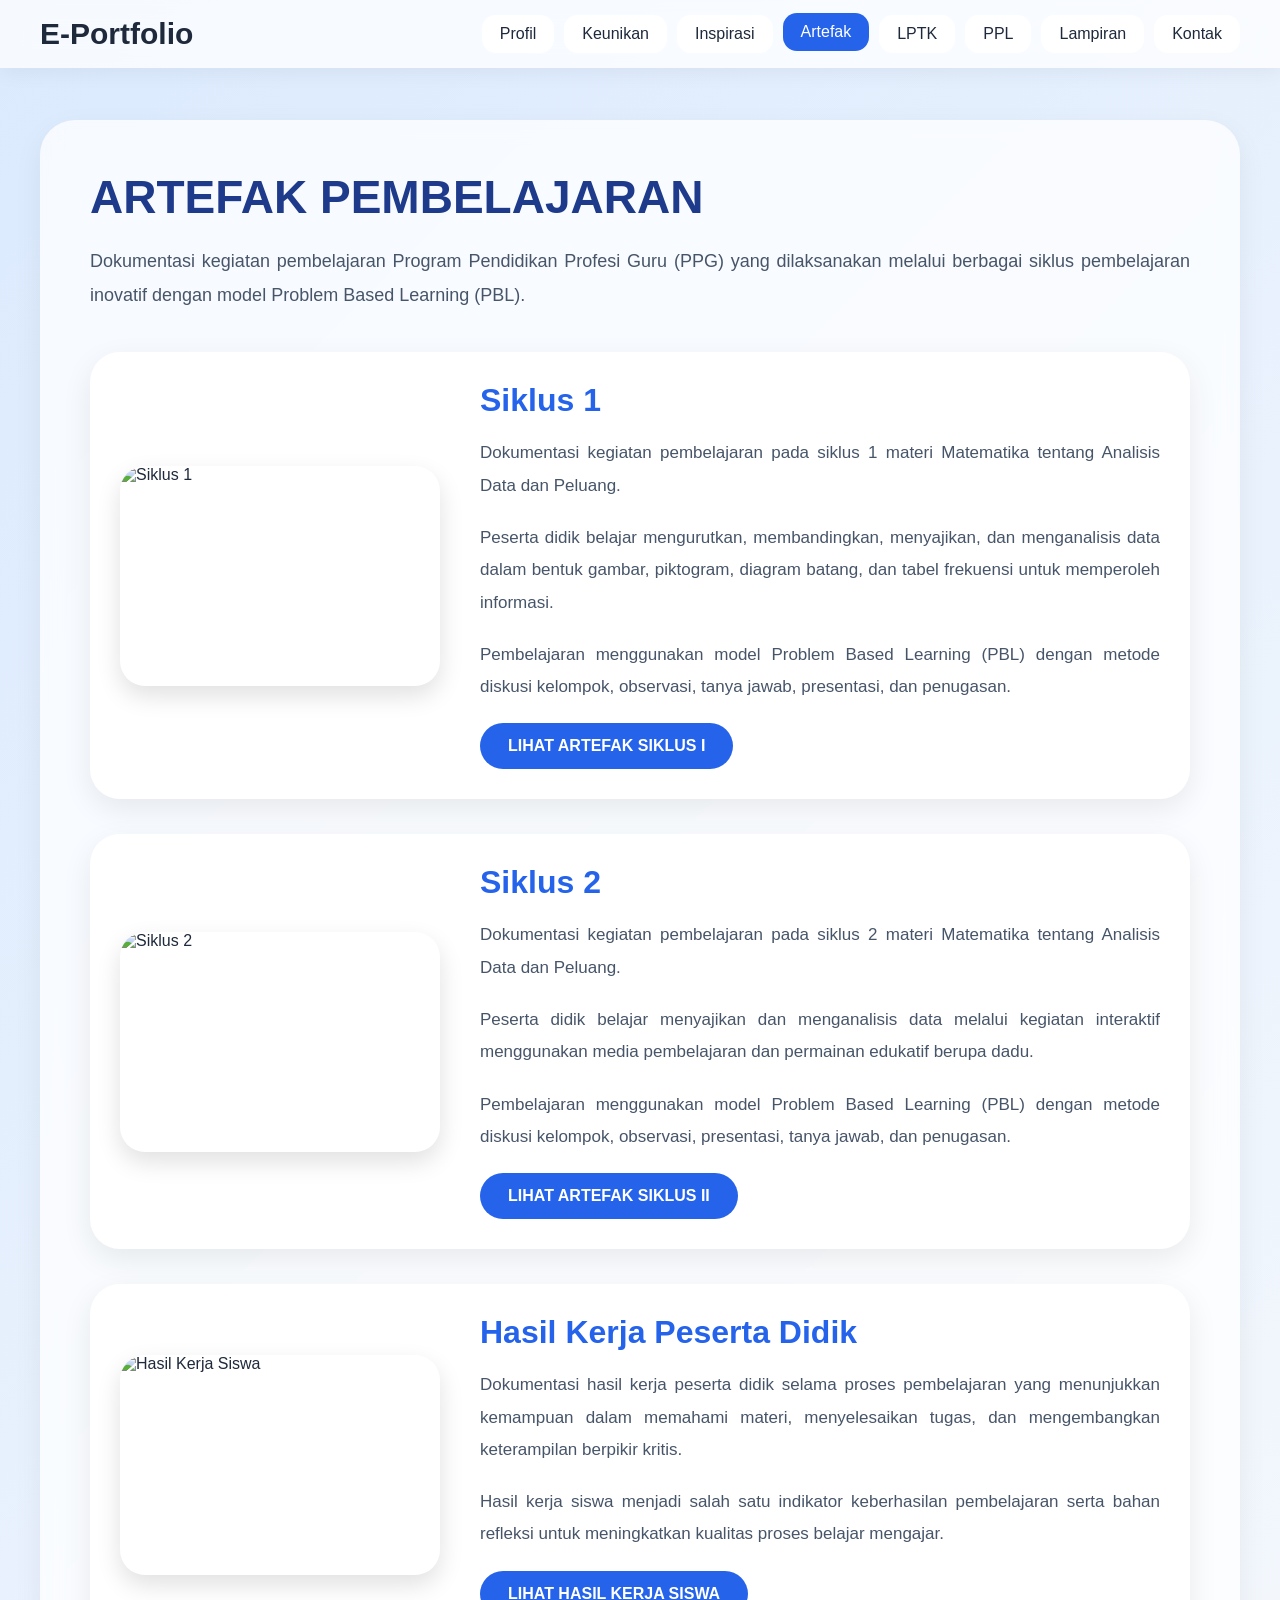
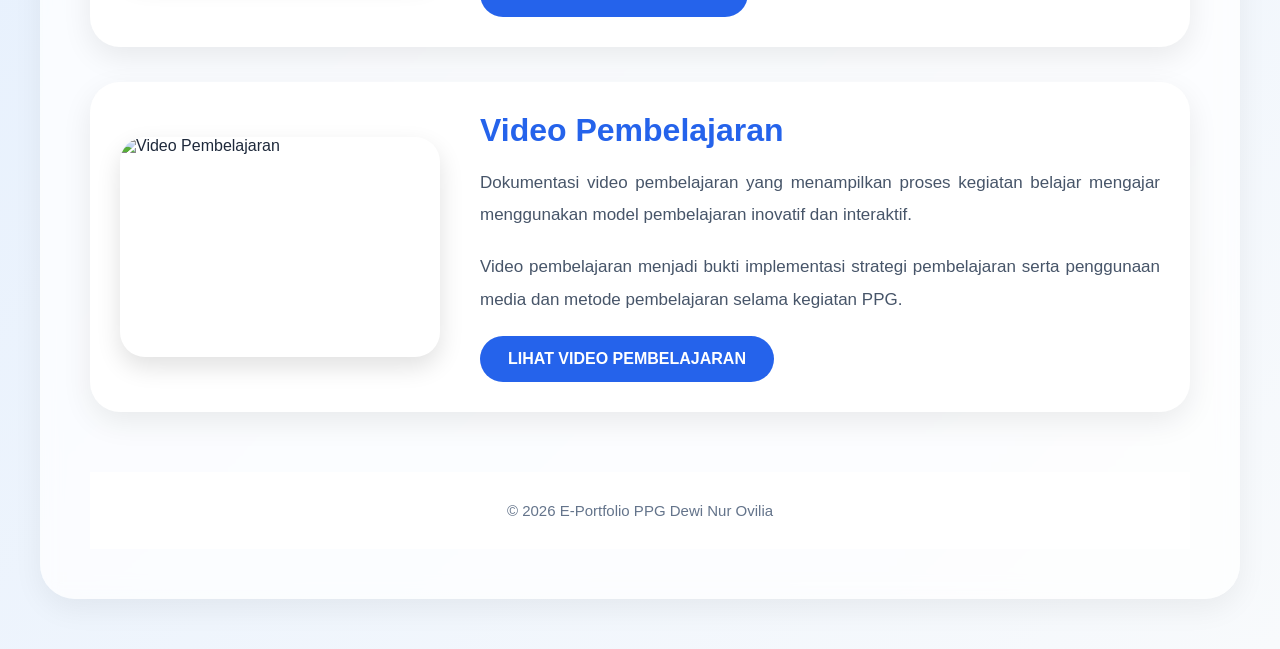
==== artefak.html @ b61dc659 "Add files via upload" ====
<!DOCTYPE html>
<html lang="id">

<head>

<meta charset="UTF-8">
<meta name="viewport" content="width=device-width, initial-scale=1.0">

<title>Artefak</title>

<link rel="stylesheet" href="style.css">

</head>

<body>

<!-- =========================
     NAVBAR
========================= -->
<nav class="navbar">

<!-- LOGO -->
<h2>
<a href="index.html" class="logo-home">
E-Portfolio
</a>
</h2>

<!-- MENU -->
<div class="menu">

<a href="profil.html">Profil</a>

<a href="keunikan.html">Keunikan</a>

<a href="inspirasi.html">Inspirasi</a>

<a href="artefak.html" class="active">
Artefak
</a>

<a href="lptk.html">LPTK</a>

<a href="ppl.html">PPL</a>
     
<a href="lampiran.html">Lampiran</a>

<a href="kontak.html">Kontak</a>

</div>

</nav>

<!-- =========================
     SECTION
========================= -->
<section id="artefak">

<div class="card">

<!-- JUDUL -->
<h2 class="page-title">
ARTEFAK PEMBELAJARAN
</h2>

<p class="page-desc">

Dokumentasi kegiatan pembelajaran Program Pendidikan Profesi Guru (PPG) 
yang dilaksanakan melalui berbagai siklus pembelajaran inovatif 
dengan model Problem Based Learning (PBL).

</p>

<!-- =========================
     SIKLUS 1
========================= -->
<div class="artefak-item">

<!-- FOTO -->
<div class="artefak-image">

<img src="img/siklus1.jpg" alt="Siklus 1">

</div>

<!-- TEKS -->
<div class="artefak-content">

<h3>Siklus 1</h3>

<p>
Dokumentasi kegiatan pembelajaran pada siklus 1 
materi Matematika tentang Analisis Data dan Peluang.
</p>

<p>
Peserta didik belajar mengurutkan, membandingkan, menyajikan, 
dan menganalisis data dalam bentuk gambar, piktogram, 
diagram batang, dan tabel frekuensi untuk memperoleh informasi.
</p>

<p>
Pembelajaran menggunakan model Problem Based Learning (PBL) 
dengan metode diskusi kelompok, observasi, tanya jawab, 
presentasi, dan penugasan.
</p>

<!-- BUTTON -->
<a 
href="https://drive.google.com/file/d/1lR6qx8T-9yf_3owTc8GDEwwUbgWjfBsK/view"
target="_blank"
class="btn-drive">

<button>
LIHAT ARTEFAK SIKLUS I
</button>

</a>

</div>

</div>

<!-- =========================
     SIKLUS 2
========================= -->
<div class="artefak-item">

<!-- FOTO -->
<div class="artefak-image">

<img src="img/siklus2.jpg" alt="Siklus 2">

</div>

<!-- TEKS -->
<div class="artefak-content">

<h3>Siklus 2</h3>

<p>
Dokumentasi kegiatan pembelajaran pada siklus 2 
materi Matematika tentang Analisis Data dan Peluang.
</p>

<p>
Peserta didik belajar menyajikan dan menganalisis data 
melalui kegiatan interaktif menggunakan media pembelajaran 
dan permainan edukatif berupa dadu.
</p>

<p>
Pembelajaran menggunakan model Problem Based Learning (PBL) 
dengan metode diskusi kelompok, observasi, presentasi, 
tanya jawab, dan penugasan.
</p>

<!-- BUTTON -->
<a 
href="https://drive.google.com/file/d/1phKU88OnUV-XjF1UId9YD2aNpxwjiPVj/view?usp=drive_open"
target="_blank"
class="btn-drive">

<button>
LIHAT ARTEFAK SIKLUS II
</button>

</a>

</div>

</div>

<!-- =========================
     HASIL KERJA SISWA
========================= -->
<div class="artefak-item">

  <!-- FOTO -->
  <div class="artefak-image">

    <img src="img/hasil-kerja-siswa.jpg" alt="Hasil Kerja Siswa">

  </div>

  <!-- TEKS -->
  <div class="artefak-content">

    <h3>Hasil Kerja Peserta Didik</h3>

    <p>
      Dokumentasi hasil kerja peserta didik selama proses pembelajaran 
      yang menunjukkan kemampuan dalam memahami materi, 
      menyelesaikan tugas, dan mengembangkan keterampilan berpikir kritis.
    </p>

    <p>
      Hasil kerja siswa menjadi salah satu indikator keberhasilan pembelajaran 
      serta bahan refleksi untuk meningkatkan kualitas proses belajar mengajar.
    </p>

    <!-- BUTTON -->
    <a 
      href="https://drive.google.com/"
      target="_blank"
      class="btn-drive">

      <button>
        LIHAT HASIL KERJA SISWA
      </button>

    </a>

  </div>

</div>

<!-- =========================
     VIDEO PEMBELAJARAN
========================= -->
<div class="artefak-item">

  <!-- FOTO -->
  <div class="artefak-image">

    <img src="img/video-pembelajaran.jpg" alt="Video Pembelajaran">

  </div>

  <!-- TEKS -->
  <div class="artefak-content">

    <h3>Video Pembelajaran</h3>

    <p>
      Dokumentasi video pembelajaran yang menampilkan proses kegiatan 
      belajar mengajar menggunakan model pembelajaran inovatif 
      dan interaktif.
    </p>

    <p>
      Video pembelajaran menjadi bukti implementasi strategi pembelajaran 
      serta penggunaan media dan metode pembelajaran selama kegiatan PPG.
    </p>

    <!-- BUTTON -->
    <a 
      href="https://youtube.com/"
      target="_blank"
      class="btn-drive">

      <button>
        LIHAT VIDEO PEMBELAJARAN
      </button>

    </a>

  </div>

</div>
<!-- =========================
     FOOTER
========================= -->
<footer>

© 2026 E-Portfolio PPG Dewi Nur Ovilia

</footer>

</body>

</html>
---- style.css ----
/* =========================
   RESET
========================= */
*{
margin:0;
padding:0;
box-sizing:border-box;
font-family:'Poppins',sans-serif;
scroll-behavior:smooth;
}

/* =========================
   BODY
========================= */
body{
background:
linear-gradient(135deg,#dbeafe,#f8fafc);
color:#1e293b;
overflow-x:hidden;
}

/* =========================
   NAVBAR
========================= */
.navbar{
position:fixed;
top:0;
left:0;
width:100%;
padding:15px 40px;
display:flex;
justify-content:space-between;
align-items:center;
background:rgba(255,255,255,0.75);
backdrop-filter:blur(12px);
z-index:1000;
box-shadow:0 5px 20px rgba(0,0,0,0.05);
}

.logo-home{
text-decoration:none;
font-size:30px;
font-weight:700;
color:#1e293b;
transition:0.3s;
}

.logo-home:hover{
color:#2563eb;
}

/* =========================
   MENU
========================= */
.menu{
display:flex;
flex-wrap:wrap;
gap:10px;
}

.menu a{
text-decoration:none;
padding:10px 18px;
border-radius:14px;
background:white;
color:#1e293b;
font-weight:500;
transition:0.3s;
}

.menu a:hover,
.menu a.active{
background:#2563eb;
color:white;
transform:translateY(-2px);
}

/* =========================
   HERO
========================= */
.hero{
height:100vh;
background:
linear-gradient(rgba(255,255,255,0.35),rgba(255,255,255,0.35)),
url('img/hero.png') center/cover no-repeat;
display:flex;
justify-content:center;
align-items:center;
text-align:center;
padding:20px;
}

.hero-content{
background:rgba(255,255,255,0.55);
padding:50px;
border-radius:30px;
backdrop-filter:blur(10px);
box-shadow:0 10px 30px rgba(0,0,0,0.08);
}

.hero-content h1{
font-size:64px;
margin-bottom:15px;
color:#1e3a8a;
}

.hero-content p{
font-size:20px;
color:#334155;
}

/* =========================
   SECTION
========================= */
section{
max-width:1200px;
margin:120px auto 50px;
padding:50px;
background:rgba(255,255,255,0.75);
backdrop-filter:blur(10px);
border-radius:35px;
box-shadow:0 10px 30px rgba(0,0,0,0.06);
}

/* =========================
   CARD
========================= */
.card{
width:100%;
}

/* =========================
   TITLE
========================= */
.page-title{
font-size:46px;
margin-bottom:20px;
color:#1e3a8a;
font-weight:700;
}

.page-desc{
font-size:18px;
line-height:1.9;
text-align:justify;
margin-bottom:40px;
color:#475569;
}

/* =========================
   UNIVERSAL LAYOUT
========================= */
.profil-box,
.inspirasi-layout,
.lptk-container,
.ppl-layout,
.keunikan-item{
display:flex;
align-items:center;
justify-content:flex-start;
gap:40px;
margin-top:35px;
}

/* =========================
   IMAGE CONTAINER
========================= */
.profil-img,
.inspirasi-foto,
.lptk-image,
.ppl-image,
.keunikan-image{
flex:0 0 320px;
}

/* =========================
   ALL IMAGES
========================= */
.profil-img img,
.inspirasi-foto img,
.lptk-image img,
.ppl-image img,
.keunikan-image img{
width:320px;
height:220px;
object-fit:cover;
border-radius:28px;
display:block;
box-shadow:0 10px 30px rgba(0,0,0,0.12);
transition:0.4s;
}

/* FOTO PROFIL */
.profil-img img{
height:420px;
}

/* HOVER IMAGE */
.profil-img img:hover,
.inspirasi-foto img:hover,
.lptk-image img:hover,
.ppl-image img:hover,
.keunikan-image img:hover{
transform:scale(1.03);
}

/* =========================
   CONTENT
========================= */
.profil-text,
.inspirasi-text,
.lptk-content,
.ppl-content,
.keunikan-content{
flex:1;
}

/* =========================
   HEADING
========================= */
.profil-text h2,
.inspirasi-text h2,
.lptk-content h2,
.ppl-content h2{
font-size:40px;
margin-bottom:15px;
color:#2563eb;
}

.keunikan-content h3{
font-size:32px;
margin-bottom:15px;
color:#2563eb;
}

.profil-text h3,
.ppl-content h3{
font-size:28px;
margin-bottom:20px;
}

/* =========================
   PARAGRAPH
========================= */
.profil-text p,
.inspirasi-text p,
.lptk-content p,
.ppl-content p,
.keunikan-content p{
font-size:17px;
line-height:2;
text-align:justify;
margin-bottom:18px;
color:#475569;
}

/* =========================
   CARD ITEM
========================= */
.keunikan-item{
padding:30px;
background:white;
border-radius:30px;
box-shadow:0 10px 30px rgba(0,0,0,0.06);
transition:0.4s;
}

.keunikan-item:hover{
transform:translateY(-6px);
box-shadow:0 20px 40px rgba(37,99,235,0.12);
}

/* =========================
   BUTTON
========================= */
.btn-profil{
padding:14px 30px;
border:none;
border-radius:40px;
background:#2563eb;
color:white;
font-size:16px;
font-weight:600;
cursor:pointer;
transition:0.3s;
}

.btn-profil:hover{
background:#1d4ed8;
transform:translateY(-3px);
}

/* =========================
   MAPS
========================= */
.maps-box{
margin-top:25px;
overflow:hidden;
border-radius:25px;
box-shadow:0 10px 25px rgba(0,0,0,0.08);
}

.maps-box iframe{
width:100%;
height:320px;
border:none;
}

/* =========================
   FOOTER
========================= */
footer{
margin-top:60px;
padding:30px;
text-align:center;
background:white;
font-size:15px;
color:#64748b;
}

/* =========================
   RESPONSIVE
========================= */
@media(max-width:900px){

/* NAVBAR */
.navbar{
padding:15px 20px;
flex-direction:column;
gap:15px;
}

.menu{
justify-content:center;
}

/* HERO */
.hero-content h1{
font-size:42px;
}

.hero-content p{
font-size:18px;
}

/* SECTION */
section{
padding:30px 20px;
margin-top:140px;
}

/* LAYOUT */
.profil-box,
.inspirasi-layout,
.lptk-container,
.ppl-layout,
.keunikan-item{
flex-direction:column;
}

/* IMAGE */
.profil-img,
.inspirasi-foto,
.lptk-image,
.ppl-image,
.keunikan-image{
width:100%;
flex:none;
}

/* RESPONSIVE IMAGE */
.profil-img img,
.inspirasi-foto img,
.lptk-image img,
.ppl-image img,
.keunikan-image img{
width:100%;
height:auto;
}

/* TITLE */
.page-title{
font-size:34px;
}

/* HEADING */
.profil-text h2,
.inspirasi-text h2,
.lptk-content h2,
.ppl-content h2{
font-size:30px;
}

.keunikan-content h3{
font-size:28px;
}

}
/* =========================
   ARTEFAK
========================= */

.artefak-item{
display:flex;
align-items:center;
gap:40px;
padding:30px;
margin-top:35px;
background:white;
border-radius:30px;
box-shadow:0 10px 30px rgba(0,0,0,0.08);
transition:0.4s;
}

/* HOVER */
.artefak-item:hover{
transform:translateY(-6px);
box-shadow:0 20px 40px rgba(37,99,235,0.15);
}

/* FOTO */
.artefak-image{
flex:0 0 320px;
}

.artefak-image img{
width:320px;
height:220px;
object-fit:cover;
border-radius:25px;
display:block;
box-shadow:0 10px 25px rgba(0,0,0,0.12);
transition:0.4s;
}

.artefak-item:hover img{
transform:scale(1.03);
}

/* TEKS */
.artefak-content{
flex:1;
}

.artefak-content h3{
font-size:32px;
margin-bottom:18px;
color:#2563eb;
}

.artefak-content p{
font-size:17px;
line-height:1.9;
text-align:justify;
margin-bottom:20px;
color:#475569;
}

/* BUTTON */
.btn-drive{
text-decoration:none;
}

.btn-drive button{
padding:14px 28px;
border:none;
border-radius:40px;
background:#2563eb;
color:white;
font-size:16px;
font-weight:600;
cursor:pointer;
transition:0.3s;
}

.btn-drive button:hover{
background:#1d4ed8;
transform:translateY(-3px);
}

/* RESPONSIVE */
@media(max-width:768px){

.artefak-item{
flex-direction:column;
}

.artefak-image{
width:100%;
flex:none;
}

.artefak-image img{
width:100%;
height:auto;
}

.artefak-content h3{
font-size:28px;
}

}
/* FOTO INSPIRASI */
.inspirasi-foto{
flex:0 0 320px;
display:flex;
justify-content:center;
align-items:flex-start;
}

/* GAMBAR */
.inspirasi-foto img{
width:320px;
height:auto;
max-height:420px;
object-fit:contain;
background:white;
padding:10px;
border-radius:30px;
display:block;
box-shadow:0 10px 30px rgba(0,0,0,0.12);
transition:0.4s;
}

/* HOVER */
.inspirasi-foto img:hover{
transform:scale(1.02);
}

/* RESPONSIVE */
@media(max-width:768px){

.inspirasi-foto{
width:100%;
flex:none;
}

.inspirasi-foto img{
width:100%;
height:auto;
}

}
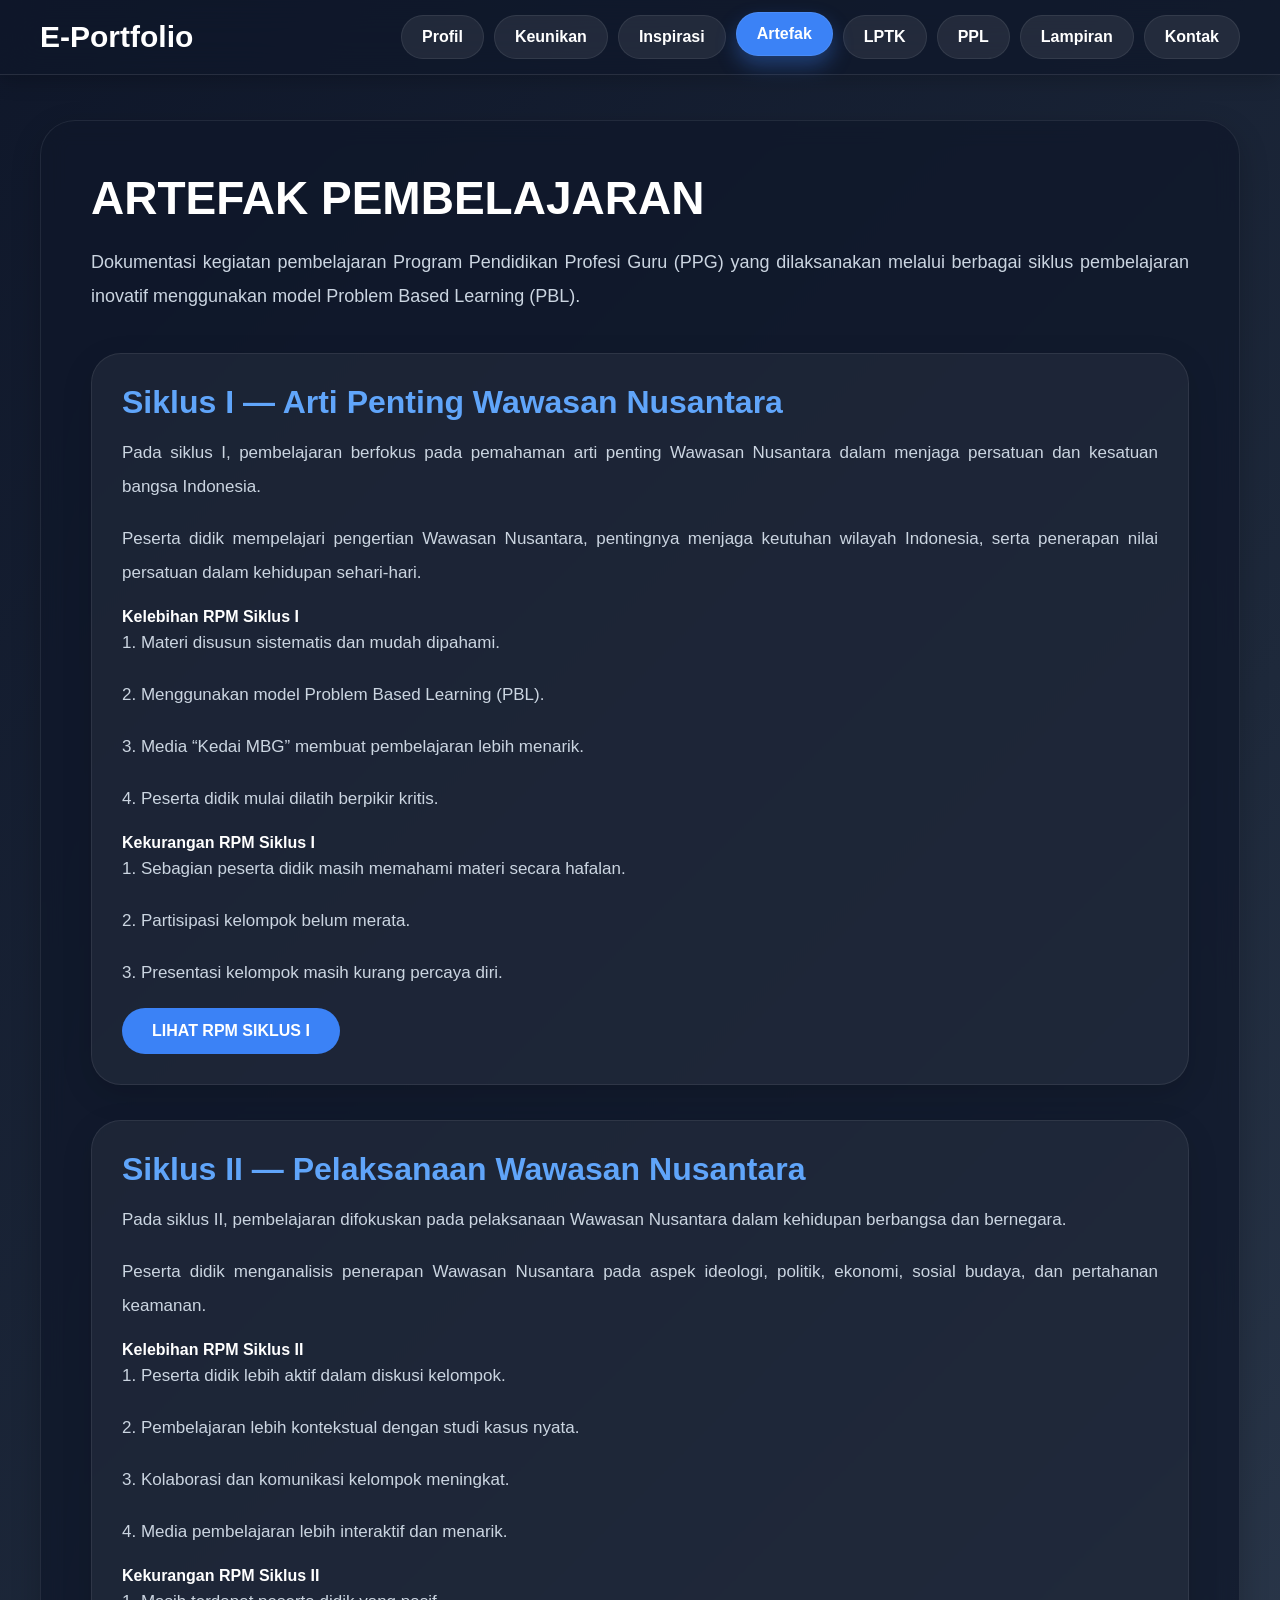
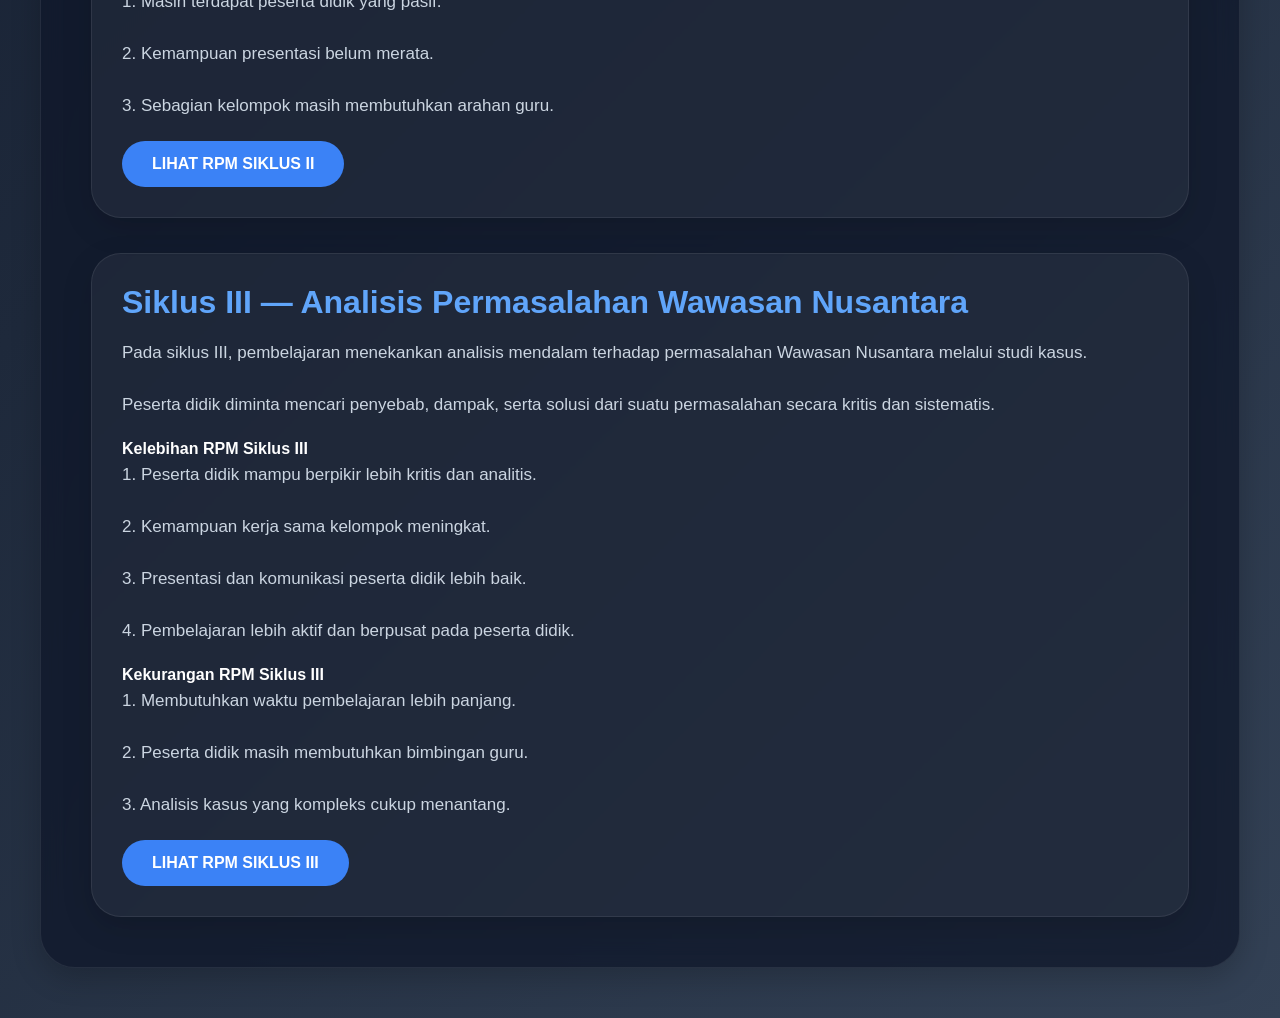
==== commit 9e182ff9: "Update artefak.html" ====
--- a/artefak.html
+++ b/artefak.html
@@ -51,6 +51,7 @@
 
 </nav>
 
+
 <!-- =========================
      SECTION
 ========================= -->
@@ -67,52 +68,70 @@
 
 Dokumentasi kegiatan pembelajaran Program Pendidikan Profesi Guru (PPG) 
 yang dilaksanakan melalui berbagai siklus pembelajaran inovatif 
-dengan model Problem Based Learning (PBL).
-
-</p>
-
-<!-- =========================
-     SIKLUS 1
-========================= -->
-<div class="artefak-item">
-
-<!-- FOTO -->
-<div class="artefak-image">
-
-<img src="img/siklus1.jpg" alt="Siklus 1">
-
-</div>
-
-<!-- TEKS -->
-<div class="artefak-content">
-
-<h3>Siklus 1</h3>
-
-<p>
-Dokumentasi kegiatan pembelajaran pada siklus 1 
-materi Matematika tentang Analisis Data dan Peluang.
-</p>
-
-<p>
-Peserta didik belajar mengurutkan, membandingkan, menyajikan, 
-dan menganalisis data dalam bentuk gambar, piktogram, 
-diagram batang, dan tabel frekuensi untuk memperoleh informasi.
-</p>
-
-<p>
-Pembelajaran menggunakan model Problem Based Learning (PBL) 
-dengan metode diskusi kelompok, observasi, tanya jawab, 
-presentasi, dan penugasan.
+menggunakan model Problem Based Learning (PBL).
+
+</p>
+
+<!-- =========================
+     SIKLUS I
+========================= -->
+<div class="keunikan-item">
+
+<div class="keunikan-content">
+
+<h3>Siklus I — Arti Penting Wawasan Nusantara</h3>
+
+<p>
+Pada siklus I, pembelajaran berfokus pada pemahaman arti penting 
+Wawasan Nusantara dalam menjaga persatuan dan kesatuan bangsa Indonesia.
+</p>
+
+<p>
+Peserta didik mempelajari pengertian Wawasan Nusantara, 
+pentingnya menjaga keutuhan wilayah Indonesia, serta penerapan 
+nilai persatuan dalam kehidupan sehari-hari.
+</p>
+
+<h4>Kelebihan RPM Siklus I</h4>
+
+<p>
+1. Materi disusun sistematis dan mudah dipahami.
+</p>
+
+<p>
+2. Menggunakan model Problem Based Learning (PBL).
+</p>
+
+<p>
+3. Media “Kedai MBG” membuat pembelajaran lebih menarik.
+</p>
+
+<p>
+4. Peserta didik mulai dilatih berpikir kritis.
+</p>
+
+<h4>Kekurangan RPM Siklus I</h4>
+
+<p>
+1. Sebagian peserta didik masih memahami materi secara hafalan.
+</p>
+
+<p>
+2. Partisipasi kelompok belum merata.
+</p>
+
+<p>
+3. Presentasi kelompok masih kurang percaya diri.
 </p>
 
 <!-- BUTTON -->
 <a 
-href="https://drive.google.com/file/d/1lR6qx8T-9yf_3owTc8GDEwwUbgWjfBsK/view"
+href="https://drive.google.com/drive/folders/1Ji6KTbao7Jq3suBeAer20Khbq45DR3qF?usp=drive_link"
 target="_blank"
 class="btn-drive">
 
 <button>
-LIHAT ARTEFAK SIKLUS I
+LIHAT RPM SIKLUS I
 </button>
 
 </a>
@@ -122,47 +141,65 @@
 </div>
 
 <!-- =========================
-     SIKLUS 2
-========================= -->
-<div class="artefak-item">
-
-<!-- FOTO -->
-<div class="artefak-image">
-
-<img src="img/siklus2.jpg" alt="Siklus 2">
-
-</div>
-
-<!-- TEKS -->
-<div class="artefak-content">
-
-<h3>Siklus 2</h3>
-
-<p>
-Dokumentasi kegiatan pembelajaran pada siklus 2 
-materi Matematika tentang Analisis Data dan Peluang.
-</p>
-
-<p>
-Peserta didik belajar menyajikan dan menganalisis data 
-melalui kegiatan interaktif menggunakan media pembelajaran 
-dan permainan edukatif berupa dadu.
-</p>
-
-<p>
-Pembelajaran menggunakan model Problem Based Learning (PBL) 
-dengan metode diskusi kelompok, observasi, presentasi, 
-tanya jawab, dan penugasan.
+     SIKLUS II
+========================= -->
+<div class="keunikan-item">
+
+<div class="keunikan-content">
+
+<h3>Siklus II — Pelaksanaan Wawasan Nusantara</h3>
+
+<p>
+Pada siklus II, pembelajaran difokuskan pada pelaksanaan 
+Wawasan Nusantara dalam kehidupan berbangsa dan bernegara.
+</p>
+
+<p>
+Peserta didik menganalisis penerapan Wawasan Nusantara 
+pada aspek ideologi, politik, ekonomi, sosial budaya, 
+dan pertahanan keamanan.
+</p>
+
+<h4>Kelebihan RPM Siklus II</h4>
+
+<p>
+1. Peserta didik lebih aktif dalam diskusi kelompok.
+</p>
+
+<p>
+2. Pembelajaran lebih kontekstual dengan studi kasus nyata.
+</p>
+
+<p>
+3. Kolaborasi dan komunikasi kelompok meningkat.
+</p>
+
+<p>
+4. Media pembelajaran lebih interaktif dan menarik.
+</p>
+
+<h4>Kekurangan RPM Siklus II</h4>
+
+<p>
+1. Masih terdapat peserta didik yang pasif.
+</p>
+
+<p>
+2. Kemampuan presentasi belum merata.
+</p>
+
+<p>
+3. Sebagian kelompok masih membutuhkan arahan guru.
 </p>
 
 <!-- BUTTON -->
 <a 
-href="https://drive.google.com/file/d/1phKU88OnUV-XjF1UId9YD2aNpxwjiPVj/view?usp=drive_open"
+href="https://drive.google.com/drive/folders/1i51vnffVOgZ9Rs5jyImUqZ3Tw7yCRCdL?usp=drive_link"
 target="_blank"
 class="btn-drive">
 
 <button>
-LIHAT ARTEFAK SIKLUS II
+LIHAT RPM SIKLUS II
 </button>
 
 </a>
@@ -172,101 +209,72 @@
 </div>
 
 <!-- =========================
-     HASIL KERJA SISWA
-========================= -->
-<div class="artefak-item">
-
-  <!-- FOTO -->
-  <div class="artefak-image">
-
-    <img src="img/hasil-kerja-siswa.jpg" alt="Hasil Kerja Siswa">
-
-  </div>
-
-  <!-- TEKS -->
-  <div class="artefak-content">
-
-    <h3>Hasil Kerja Peserta Didik</h3>
-
-    <p>
-      Dokumentasi hasil kerja peserta didik selama proses pembelajaran 
-      yang menunjukkan kemampuan dalam memahami materi, 
-      menyelesaikan tugas, dan mengembangkan keterampilan berpikir kritis.
-    </p>
-
-    <p>
-      Hasil kerja siswa menjadi salah satu indikator keberhasilan pembelajaran 
-      serta bahan refleksi untuk meningkatkan kualitas proses belajar mengajar.
-    </p>
-
-    <!-- BUTTON -->
-    <a 
-      href="https://drive.google.com/"
-      target="_blank"
-      class="btn-drive">
-
-      <button>
-        LIHAT HASIL KERJA SISWA
-      </button>
-
-    </a>
-
-  </div>
-
-</div>
-
-<!-- =========================
-     VIDEO PEMBELAJARAN
-========================= -->
-<div class="artefak-item">
-
-  <!-- FOTO -->
-  <div class="artefak-image">
-
-    <img src="img/video-pembelajaran.jpg" alt="Video Pembelajaran">
-
-  </div>
-
-  <!-- TEKS -->
-  <div class="artefak-content">
-
-    <h3>Video Pembelajaran</h3>
-
-    <p>
-      Dokumentasi video pembelajaran yang menampilkan proses kegiatan 
-      belajar mengajar menggunakan model pembelajaran inovatif 
-      dan interaktif.
-    </p>
-
-    <p>
-      Video pembelajaran menjadi bukti implementasi strategi pembelajaran 
-      serta penggunaan media dan metode pembelajaran selama kegiatan PPG.
-    </p>
-
-    <!-- BUTTON -->
-    <a 
-      href="https://youtube.com/"
-      target="_blank"
-      class="btn-drive">
-
-      <button>
-        LIHAT VIDEO PEMBELAJARAN
-      </button>
-
-    </a>
-
-  </div>
-
-</div>
-<!-- =========================
-     FOOTER
-========================= -->
-<footer>
-
-© 2026 E-Portfolio PPG Dewi Nur Ovilia
-
-</footer>
-
-</body>
-
-</html>
+     SIKLUS III
+========================= -->
+<div class="keunikan-item">
+
+<div class="keunikan-content">
+
+<h3>Siklus III — Analisis Permasalahan Wawasan Nusantara</h3>
+
+<p>
+Pada siklus III, pembelajaran menekankan analisis mendalam 
+terhadap permasalahan Wawasan Nusantara melalui studi kasus.
+</p>
+
+<p>
+Peserta didik diminta mencari penyebab, dampak, 
+serta solusi dari suatu permasalahan secara kritis dan sistematis.
+</p>
+
+<h4>Kelebihan RPM Siklus III</h4>
+
+<p>
+1. Peserta didik mampu berpikir lebih kritis dan analitis.
+</p>
+
+<p>
+2. Kemampuan kerja sama kelompok meningkat.
+</p>
+
+<p>
+3. Presentasi dan komunikasi peserta didik lebih baik.
+</p>
+
+<p>
+4. Pembelajaran lebih aktif dan berpusat pada peserta didik.
+</p>
+
+<h4>Kekurangan RPM Siklus III</h4>
+
+<p>
+1. Membutuhkan waktu pembelajaran lebih panjang.
+</p>
+
+<p>
+2. Peserta didik masih membutuhkan bimbingan guru.
+</p>
+
+<p>
+3. Analisis kasus yang kompleks cukup menantang.
+</p>
+
+<!-- BUTTON -->
+<a 
+href="https://drive.google.com/drive/folders/1Cn9MlMN14LVCz_Z6rExr1rpiQyuIq01X?usp=drive_link"
+target="_blank"
+class="btn-drive">
+
+<button>
+LIHAT RPM SIKLUS III
+</button>
+
+</a>
+
+</div>
+
+</div>
+
+</div>
+
+</section>
--- a/style.css
+++ b/style.css
@@ -14,8 +14,8 @@
 ========================= */
 body{
 background:
-linear-gradient(135deg,#dbeafe,#f8fafc);
-color:#1e293b;
+linear-gradient(135deg,#0f172a,#1e293b,#334155);
+color:white;
 overflow-x:hidden;
 }
 
@@ -31,22 +31,25 @@
 display:flex;
 justify-content:space-between;
 align-items:center;
-background:rgba(255,255,255,0.75);
-backdrop-filter:blur(12px);
+background:rgba(15,23,42,0.7);
+backdrop-filter:blur(18px);
+-webkit-backdrop-filter:blur(18px);
+border-bottom:1px solid rgba(255,255,255,0.1);
 z-index:1000;
-box-shadow:0 5px 20px rgba(0,0,0,0.05);
-}
-
+box-shadow:0 5px 20px rgba(0,0,0,0.2);
+}
+
+/* LOGO */
 .logo-home{
 text-decoration:none;
 font-size:30px;
 font-weight:700;
-color:#1e293b;
+color:white;
 transition:0.3s;
 }
 
 .logo-home:hover{
-color:#2563eb;
+color:#60a5fa;
 }
 
 /* =========================
@@ -60,19 +63,21 @@
 
 .menu a{
 text-decoration:none;
-padding:10px 18px;
-border-radius:14px;
-background:white;
-color:#1e293b;
-font-weight:500;
+padding:12px 20px;
+border-radius:50px;
+background:rgba(255,255,255,0.08);
+color:white;
+font-weight:600;
 transition:0.3s;
+border:1px solid rgba(255,255,255,0.08);
 }
 
 .menu a:hover,
 .menu a.active{
-background:#2563eb;
-color:white;
-transform:translateY(-2px);
+background:#3b82f6;
+color:white;
+transform:translateY(-3px);
+box-shadow:0 10px 20px rgba(59,130,246,0.35);
 }
 
 /* =========================
@@ -81,7 +86,7 @@
 .hero{
 height:100vh;
 background:
-linear-gradient(rgba(255,255,255,0.35),rgba(255,255,255,0.35)),
+linear-gradient(rgba(15,23,42,0.55),rgba(15,23,42,0.55)),
 url('img/hero.png') center/cover no-repeat;
 display:flex;
 justify-content:center;
@@ -91,22 +96,24 @@
 }
 
 .hero-content{
-background:rgba(255,255,255,0.55);
+background:rgba(15,23,42,0.6);
 padding:50px;
 border-radius:30px;
-backdrop-filter:blur(10px);
-box-shadow:0 10px 30px rgba(0,0,0,0.08);
+border:1px solid rgba(255,255,255,0.08);
+backdrop-filter:blur(12px);
+box-shadow:0 10px 30px rgba(0,0,0,0.25);
 }
 
 .hero-content h1{
 font-size:64px;
 margin-bottom:15px;
-color:#1e3a8a;
+color:white;
+text-shadow:0 0 25px rgba(59,130,246,0.8);
 }
 
 .hero-content p{
 font-size:20px;
-color:#334155;
+color:#cbd5e1;
 }
 
 /* =========================
@@ -116,17 +123,11 @@
 max-width:1200px;
 margin:120px auto 50px;
 padding:50px;
-background:rgba(255,255,255,0.75);
-backdrop-filter:blur(10px);
+background:rgba(15,23,42,0.75);
+border:1px solid rgba(255,255,255,0.08);
+backdrop-filter:blur(12px);
 border-radius:35px;
-box-shadow:0 10px 30px rgba(0,0,0,0.06);
-}
-
-/* =========================
-   CARD
-========================= */
-.card{
-width:100%;
+box-shadow:0 10px 30px rgba(0,0,0,0.2);
 }
 
 /* =========================
@@ -135,7 +136,7 @@
 .page-title{
 font-size:46px;
 margin-bottom:20px;
-color:#1e3a8a;
+color:white;
 font-weight:700;
 }
 
@@ -144,7 +145,7 @@
 line-height:1.9;
 text-align:justify;
 margin-bottom:40px;
-color:#475569;
+color:#cbd5e1;
 }
 
 /* =========================
@@ -154,7 +155,8 @@
 .inspirasi-layout,
 .lptk-container,
 .ppl-layout,
-.keunikan-item{
+.keunikan-item,
+.artefak-item{
 display:flex;
 align-items:center;
 justify-content:flex-start;
@@ -163,44 +165,42 @@
 }
 
 /* =========================
-   IMAGE CONTAINER
+   IMAGE
 ========================= */
 .profil-img,
 .inspirasi-foto,
 .lptk-image,
 .ppl-image,
-.keunikan-image{
+.keunikan-image,
+.artefak-image{
 flex:0 0 320px;
 }
 
-/* =========================
-   ALL IMAGES
-========================= */
 .profil-img img,
 .inspirasi-foto img,
 .lptk-image img,
 .ppl-image img,
-.keunikan-image img{
+.keunikan-image img,
+.artefak-image img{
 width:320px;
 height:220px;
 object-fit:cover;
 border-radius:28px;
 display:block;
-box-shadow:0 10px 30px rgba(0,0,0,0.12);
+box-shadow:0 10px 30px rgba(0,0,0,0.25);
 transition:0.4s;
 }
 
-/* FOTO PROFIL */
 .profil-img img{
 height:420px;
 }
 
-/* HOVER IMAGE */
 .profil-img img:hover,
 .inspirasi-foto img:hover,
 .lptk-image img:hover,
 .ppl-image img:hover,
-.keunikan-image img:hover{
+.keunikan-image img:hover,
+.artefak-image img:hover{
 transform:scale(1.03);
 }
 
@@ -211,7 +211,8 @@
 .inspirasi-text,
 .lptk-content,
 .ppl-content,
-.keunikan-content{
+.keunikan-content,
+.artefak-content{
 flex:1;
 }
 
@@ -221,22 +222,24 @@
 .profil-text h2,
 .inspirasi-text h2,
 .lptk-content h2,
-.ppl-content h2{
+.ppl-content h2,
+.artefak-content h3{
 font-size:40px;
 margin-bottom:15px;
-color:#2563eb;
+color:#60a5fa;
 }
 
 .keunikan-content h3{
 font-size:32px;
 margin-bottom:15px;
-color:#2563eb;
+color:#60a5fa;
 }
 
 .profil-text h3,
 .ppl-content h3{
 font-size:28px;
 margin-bottom:20px;
+color:white;
 }
 
 /* =========================
@@ -246,38 +249,43 @@
 .inspirasi-text p,
 .lptk-content p,
 .ppl-content p,
-.keunikan-content p{
+.keunikan-content p,
+.artefak-content p{
 font-size:17px;
 line-height:2;
 text-align:justify;
 margin-bottom:18px;
-color:#475569;
+color:#cbd5e1;
 }
 
 /* =========================
    CARD ITEM
 ========================= */
-.keunikan-item{
+.keunikan-item,
+.artefak-item{
 padding:30px;
-background:white;
+background:rgba(255,255,255,0.05);
+border:1px solid rgba(255,255,255,0.08);
 border-radius:30px;
-box-shadow:0 10px 30px rgba(0,0,0,0.06);
+box-shadow:0 10px 30px rgba(0,0,0,0.15);
 transition:0.4s;
 }
 
-.keunikan-item:hover{
+.keunikan-item:hover,
+.artefak-item:hover{
 transform:translateY(-6px);
-box-shadow:0 20px 40px rgba(37,99,235,0.12);
+box-shadow:0 20px 40px rgba(59,130,246,0.2);
 }
 
 /* =========================
    BUTTON
 ========================= */
-.btn-profil{
+.btn-profil,
+.btn-drive button{
 padding:14px 30px;
 border:none;
 border-radius:40px;
-background:#2563eb;
+background:#3b82f6;
 color:white;
 font-size:16px;
 font-weight:600;
@@ -285,9 +293,15 @@
 transition:0.3s;
 }
 
-.btn-profil:hover{
-background:#1d4ed8;
+.btn-profil:hover,
+.btn-drive button:hover{
+background:#2563eb;
 transform:translateY(-3px);
+box-shadow:0 10px 20px rgba(59,130,246,0.35);
+}
+
+.btn-drive{
+text-decoration:none;
 }
 
 /* =========================
@@ -297,7 +311,7 @@
 margin-top:25px;
 overflow:hidden;
 border-radius:25px;
-box-shadow:0 10px 25px rgba(0,0,0,0.08);
+box-shadow:0 10px 25px rgba(0,0,0,0.25);
 }
 
 .maps-box iframe{
@@ -313,9 +327,30 @@
 margin-top:60px;
 padding:30px;
 text-align:center;
-background:white;
+background:rgba(15,23,42,0.9);
 font-size:15px;
-color:#64748b;
+color:#94a3b8;
+}
+
+/* =========================
+   ANIMATION
+========================= */
+section,
+.card,
+.keunikan-item,
+.artefak-item{
+animation:fadeUp 0.8s ease;
+}
+
+@keyframes fadeUp{
+from{
+opacity:0;
+transform:translateY(30px);
+}
+to{
+opacity:1;
+transform:translateY(0);
+}
 }
 
 /* =========================
@@ -323,7 +358,6 @@
 ========================= */
 @media(max-width:900px){
 
-/* NAVBAR */
 .navbar{
 padding:15px 20px;
 flex-direction:column;
@@ -334,7 +368,6 @@
 justify-content:center;
 }
 
-/* HERO */
 .hero-content h1{
 font-size:42px;
 }
@@ -343,47 +376,44 @@
 font-size:18px;
 }
 
-/* SECTION */
 section{
 padding:30px 20px;
 margin-top:140px;
 }
 
-/* LAYOUT */
 .profil-box,
 .inspirasi-layout,
 .lptk-container,
 .ppl-layout,
-.keunikan-item{
+.keunikan-item,
+.artefak-item{
 flex-direction:column;
 }
 
-/* IMAGE */
 .profil-img,
 .inspirasi-foto,
 .lptk-image,
 .ppl-image,
-.keunikan-image{
+.keunikan-image,
+.artefak-image{
 width:100%;
 flex:none;
 }
 
-/* RESPONSIVE IMAGE */
 .profil-img img,
 .inspirasi-foto img,
 .lptk-image img,
 .ppl-image img,
-.keunikan-image img{
+.keunikan-image img,
+.artefak-image img{
 width:100%;
 height:auto;
 }
 
-/* TITLE */
 .page-title{
 font-size:34px;
 }
 
-/* HEADING */
 .profil-text h2,
 .inspirasi-text h2,
 .lptk-content h2,
@@ -391,153 +421,9 @@
 font-size:30px;
 }
 
-.keunikan-content h3{
-font-size:28px;
-}
-
-}
-/* =========================
-   ARTEFAK
-========================= */
-
-.artefak-item{
-display:flex;
-align-items:center;
-gap:40px;
-padding:30px;
-margin-top:35px;
-background:white;
-border-radius:30px;
-box-shadow:0 10px 30px rgba(0,0,0,0.08);
-transition:0.4s;
-}
-
-/* HOVER */
-.artefak-item:hover{
-transform:translateY(-6px);
-box-shadow:0 20px 40px rgba(37,99,235,0.15);
-}
-
-/* FOTO */
-.artefak-image{
-flex:0 0 320px;
-}
-
-.artefak-image img{
-width:320px;
-height:220px;
-object-fit:cover;
-border-radius:25px;
-display:block;
-box-shadow:0 10px 25px rgba(0,0,0,0.12);
-transition:0.4s;
-}
-
-.artefak-item:hover img{
-transform:scale(1.03);
-}
-
-/* TEKS */
-.artefak-content{
-flex:1;
-}
-
-.artefak-content h3{
-font-size:32px;
-margin-bottom:18px;
-color:#2563eb;
-}
-
-.artefak-content p{
-font-size:17px;
-line-height:1.9;
-text-align:justify;
-margin-bottom:20px;
-color:#475569;
-}
-
-/* BUTTON */
-.btn-drive{
-text-decoration:none;
-}
-
-.btn-drive button{
-padding:14px 28px;
-border:none;
-border-radius:40px;
-background:#2563eb;
-color:white;
-font-size:16px;
-font-weight:600;
-cursor:pointer;
-transition:0.3s;
-}
-
-.btn-drive button:hover{
-background:#1d4ed8;
-transform:translateY(-3px);
-}
-
-/* RESPONSIVE */
-@media(max-width:768px){
-
-.artefak-item{
-flex-direction:column;
-}
-
-.artefak-image{
-width:100%;
-flex:none;
-}
-
-.artefak-image img{
-width:100%;
-height:auto;
-}
-
+.keunikan-content h3,
 .artefak-content h3{
 font-size:28px;
 }
 
 }
-/* FOTO INSPIRASI */
-.inspirasi-foto{
-flex:0 0 320px;
-display:flex;
-justify-content:center;
-align-items:flex-start;
-}
-
-/* GAMBAR */
-.inspirasi-foto img{
-width:320px;
-height:auto;
-max-height:420px;
-object-fit:contain;
-background:white;
-padding:10px;
-border-radius:30px;
-display:block;
-box-shadow:0 10px 30px rgba(0,0,0,0.12);
-transition:0.4s;
-}
-
-/* HOVER */
-.inspirasi-foto img:hover{
-transform:scale(1.02);
-}
-
-/* RESPONSIVE */
-@media(max-width:768px){
-
-.inspirasi-foto{
-width:100%;
-flex:none;
-}
-
-.inspirasi-foto img{
-width:100%;
-height:auto;
-}
-
-}
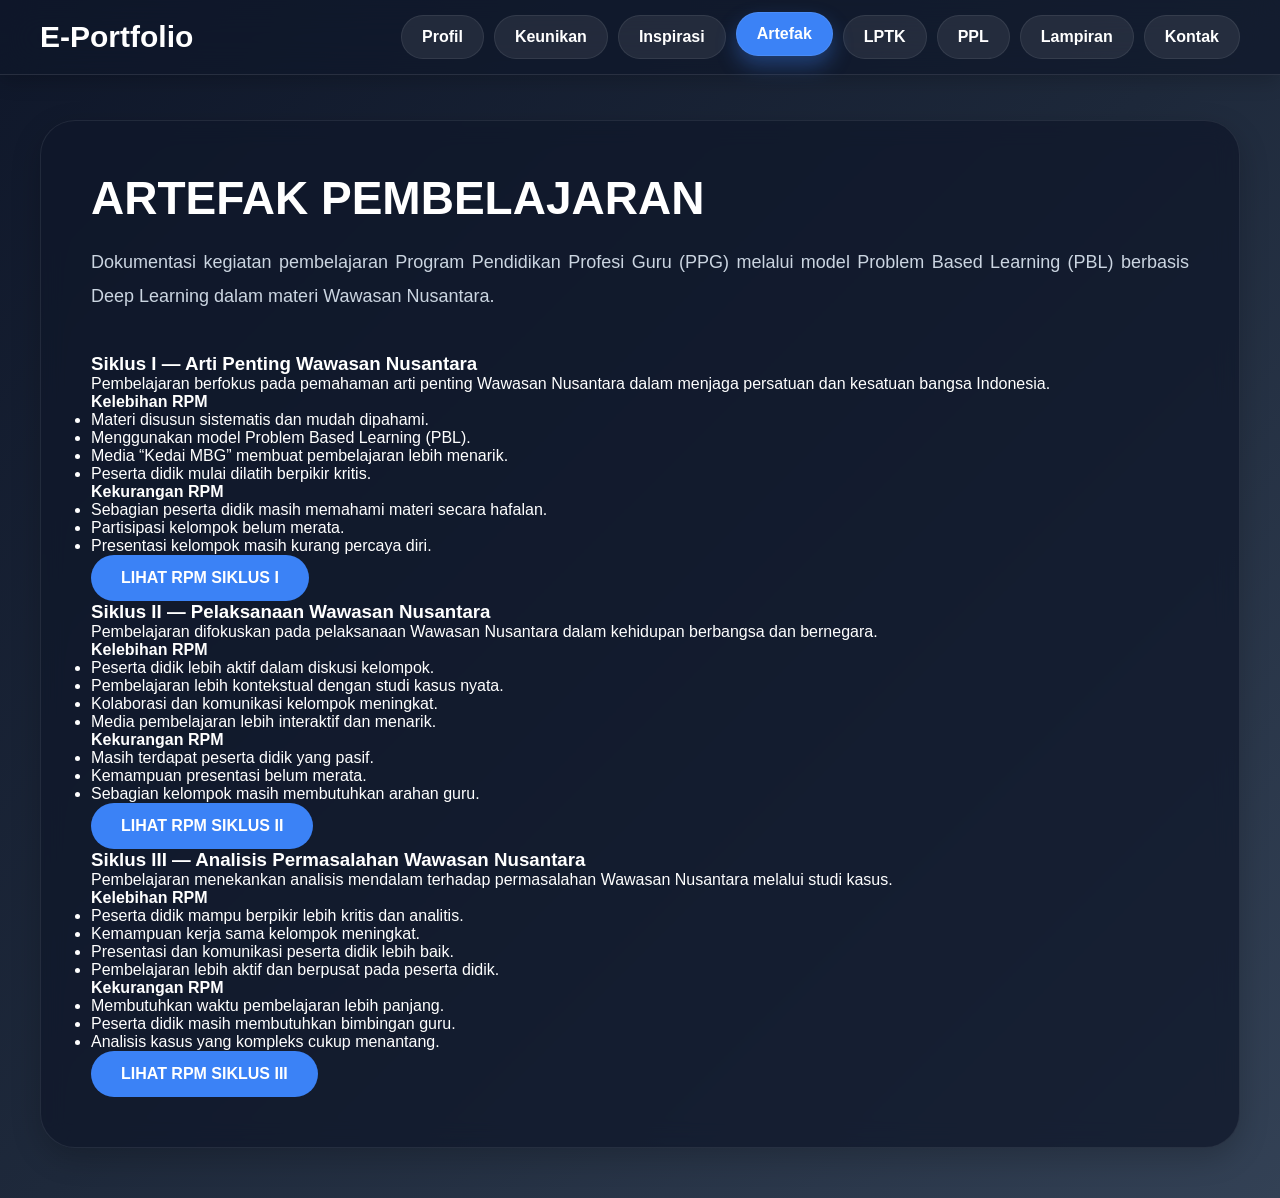
==== commit a74d5bfa: "Update artefak.html" ====
--- a/artefak.html
+++ b/artefak.html
@@ -67,64 +67,59 @@
 <p class="page-desc">
 
 Dokumentasi kegiatan pembelajaran Program Pendidikan Profesi Guru (PPG) 
-yang dilaksanakan melalui berbagai siklus pembelajaran inovatif 
-menggunakan model Problem Based Learning (PBL).
+melalui model Problem Based Learning (PBL) berbasis Deep Learning 
+dalam materi Wawasan Nusantara.
 
 </p>
 
 <!-- =========================
      SIKLUS I
 ========================= -->
-<div class="keunikan-item">
-
-<div class="keunikan-content">
-
-<h3>Siklus I — Arti Penting Wawasan Nusantara</h3>
+<div class="artefak-box">
+
+<h3 class="artefak-title">
+Siklus I — Arti Penting Wawasan Nusantara
+</h3>
 
 <p>
-Pada siklus I, pembelajaran berfokus pada pemahaman arti penting 
+Pembelajaran berfokus pada pemahaman arti penting 
 Wawasan Nusantara dalam menjaga persatuan dan kesatuan bangsa Indonesia.
 </p>
 
-<p>
-Peserta didik mempelajari pengertian Wawasan Nusantara, 
-pentingnya menjaga keutuhan wilayah Indonesia, serta penerapan 
-nilai persatuan dalam kehidupan sehari-hari.
-</p>
-
-<h4>Kelebihan RPM Siklus I</h4>
-
-<p>
-1. Materi disusun sistematis dan mudah dipahami.
-</p>
-
-<p>
-2. Menggunakan model Problem Based Learning (PBL).
-</p>
-
-<p>
-3. Media “Kedai MBG” membuat pembelajaran lebih menarik.
-</p>
-
-<p>
-4. Peserta didik mulai dilatih berpikir kritis.
-</p>
-
-<h4>Kekurangan RPM Siklus I</h4>
-
-<p>
-1. Sebagian peserta didik masih memahami materi secara hafalan.
-</p>
-
-<p>
-2. Partisipasi kelompok belum merata.
-</p>
-
-<p>
-3. Presentasi kelompok masih kurang percaya diri.
-</p>
-
-<!-- BUTTON -->
+<div class="point-box">
+
+<h4>Kelebihan RPM</h4>
+
+<ul>
+
+<li>Materi disusun sistematis dan mudah dipahami.</li>
+
+<li>Menggunakan model Problem Based Learning (PBL).</li>
+
+<li>Media “Kedai MBG” membuat pembelajaran lebih menarik.</li>
+
+<li>Peserta didik mulai dilatih berpikir kritis.</li>
+
+</ul>
+
+</div>
+
+<div class="point-box kurang">
+
+<h4>Kekurangan RPM</h4>
+
+<ul>
+
+<li>Sebagian peserta didik masih memahami materi secara hafalan.</li>
+
+<li>Partisipasi kelompok belum merata.</li>
+
+<li>Presentasi kelompok masih kurang percaya diri.</li>
+
+</ul>
+
+</div>
+
 <a 
 href="https://drive.google.com/drive/folders/1Ji6KTbao7Jq3suBeAer20Khbq45DR3qF?usp=drive_link"
 target="_blank"
@@ -138,61 +133,54 @@
 
 </div>
 
-</div>
-
 <!-- =========================
      SIKLUS II
 ========================= -->
-<div class="keunikan-item">
-
-<div class="keunikan-content">
-
-<h3>Siklus II — Pelaksanaan Wawasan Nusantara</h3>
+<div class="artefak-box">
+
+<h3 class="artefak-title">
+Siklus II — Pelaksanaan Wawasan Nusantara
+</h3>
 
 <p>
-Pada siklus II, pembelajaran difokuskan pada pelaksanaan 
-Wawasan Nusantara dalam kehidupan berbangsa dan bernegara.
-</p>
-
-<p>
-Peserta didik menganalisis penerapan Wawasan Nusantara 
-pada aspek ideologi, politik, ekonomi, sosial budaya, 
-dan pertahanan keamanan.
-</p>
-
-<h4>Kelebihan RPM Siklus II</h4>
-
-<p>
-1. Peserta didik lebih aktif dalam diskusi kelompok.
-</p>
-
-<p>
-2. Pembelajaran lebih kontekstual dengan studi kasus nyata.
-</p>
-
-<p>
-3. Kolaborasi dan komunikasi kelompok meningkat.
-</p>
-
-<p>
-4. Media pembelajaran lebih interaktif dan menarik.
-</p>
-
-<h4>Kekurangan RPM Siklus II</h4>
-
-<p>
-1. Masih terdapat peserta didik yang pasif.
-</p>
-
-<p>
-2. Kemampuan presentasi belum merata.
-</p>
-
-<p>
-3. Sebagian kelompok masih membutuhkan arahan guru.
-</p>
-
-<!-- BUTTON -->
+Pembelajaran difokuskan pada pelaksanaan Wawasan Nusantara 
+dalam kehidupan berbangsa dan bernegara.
+</p>
+
+<div class="point-box">
+
+<h4>Kelebihan RPM</h4>
+
+<ul>
+
+<li>Peserta didik lebih aktif dalam diskusi kelompok.</li>
+
+<li>Pembelajaran lebih kontekstual dengan studi kasus nyata.</li>
+
+<li>Kolaborasi dan komunikasi kelompok meningkat.</li>
+
+<li>Media pembelajaran lebih interaktif dan menarik.</li>
+
+</ul>
+
+</div>
+
+<div class="point-box kurang">
+
+<h4>Kekurangan RPM</h4>
+
+<ul>
+
+<li>Masih terdapat peserta didik yang pasif.</li>
+
+<li>Kemampuan presentasi belum merata.</li>
+
+<li>Sebagian kelompok masih membutuhkan arahan guru.</li>
+
+</ul>
+
+</div>
+
 <a 
 href="https://drive.google.com/drive/folders/1i51vnffVOgZ9Rs5jyImUqZ3Tw7yCRCdL?usp=drive_link"
 target="_blank"
@@ -206,60 +194,54 @@
 
 </div>
 
-</div>
-
 <!-- =========================
      SIKLUS III
 ========================= -->
-<div class="keunikan-item">
-
-<div class="keunikan-content">
-
-<h3>Siklus III — Analisis Permasalahan Wawasan Nusantara</h3>
+<div class="artefak-box">
+
+<h3 class="artefak-title">
+Siklus III — Analisis Permasalahan Wawasan Nusantara
+</h3>
 
 <p>
-Pada siklus III, pembelajaran menekankan analisis mendalam 
-terhadap permasalahan Wawasan Nusantara melalui studi kasus.
-</p>
-
-<p>
-Peserta didik diminta mencari penyebab, dampak, 
-serta solusi dari suatu permasalahan secara kritis dan sistematis.
-</p>
-
-<h4>Kelebihan RPM Siklus III</h4>
-
-<p>
-1. Peserta didik mampu berpikir lebih kritis dan analitis.
-</p>
-
-<p>
-2. Kemampuan kerja sama kelompok meningkat.
-</p>
-
-<p>
-3. Presentasi dan komunikasi peserta didik lebih baik.
-</p>
-
-<p>
-4. Pembelajaran lebih aktif dan berpusat pada peserta didik.
-</p>
-
-<h4>Kekurangan RPM Siklus III</h4>
-
-<p>
-1. Membutuhkan waktu pembelajaran lebih panjang.
-</p>
-
-<p>
-2. Peserta didik masih membutuhkan bimbingan guru.
-</p>
-
-<p>
-3. Analisis kasus yang kompleks cukup menantang.
-</p>
-
-<!-- BUTTON -->
+Pembelajaran menekankan analisis mendalam terhadap 
+permasalahan Wawasan Nusantara melalui studi kasus.
+</p>
+
+<div class="point-box">
+
+<h4>Kelebihan RPM</h4>
+
+<ul>
+
+<li>Peserta didik mampu berpikir lebih kritis dan analitis.</li>
+
+<li>Kemampuan kerja sama kelompok meningkat.</li>
+
+<li>Presentasi dan komunikasi peserta didik lebih baik.</li>
+
+<li>Pembelajaran lebih aktif dan berpusat pada peserta didik.</li>
+
+</ul>
+
+</div>
+
+<div class="point-box kurang">
+
+<h4>Kekurangan RPM</h4>
+
+<ul>
+
+<li>Membutuhkan waktu pembelajaran lebih panjang.</li>
+
+<li>Peserta didik masih membutuhkan bimbingan guru.</li>
+
+<li>Analisis kasus yang kompleks cukup menantang.</li>
+
+</ul>
+
+</div>
+
 <a 
 href="https://drive.google.com/drive/folders/1Cn9MlMN14LVCz_Z6rExr1rpiQyuIq01X?usp=drive_link"
 target="_blank"
@@ -275,6 +257,4 @@
 
 </div>
 
-</div>
-
 </section>
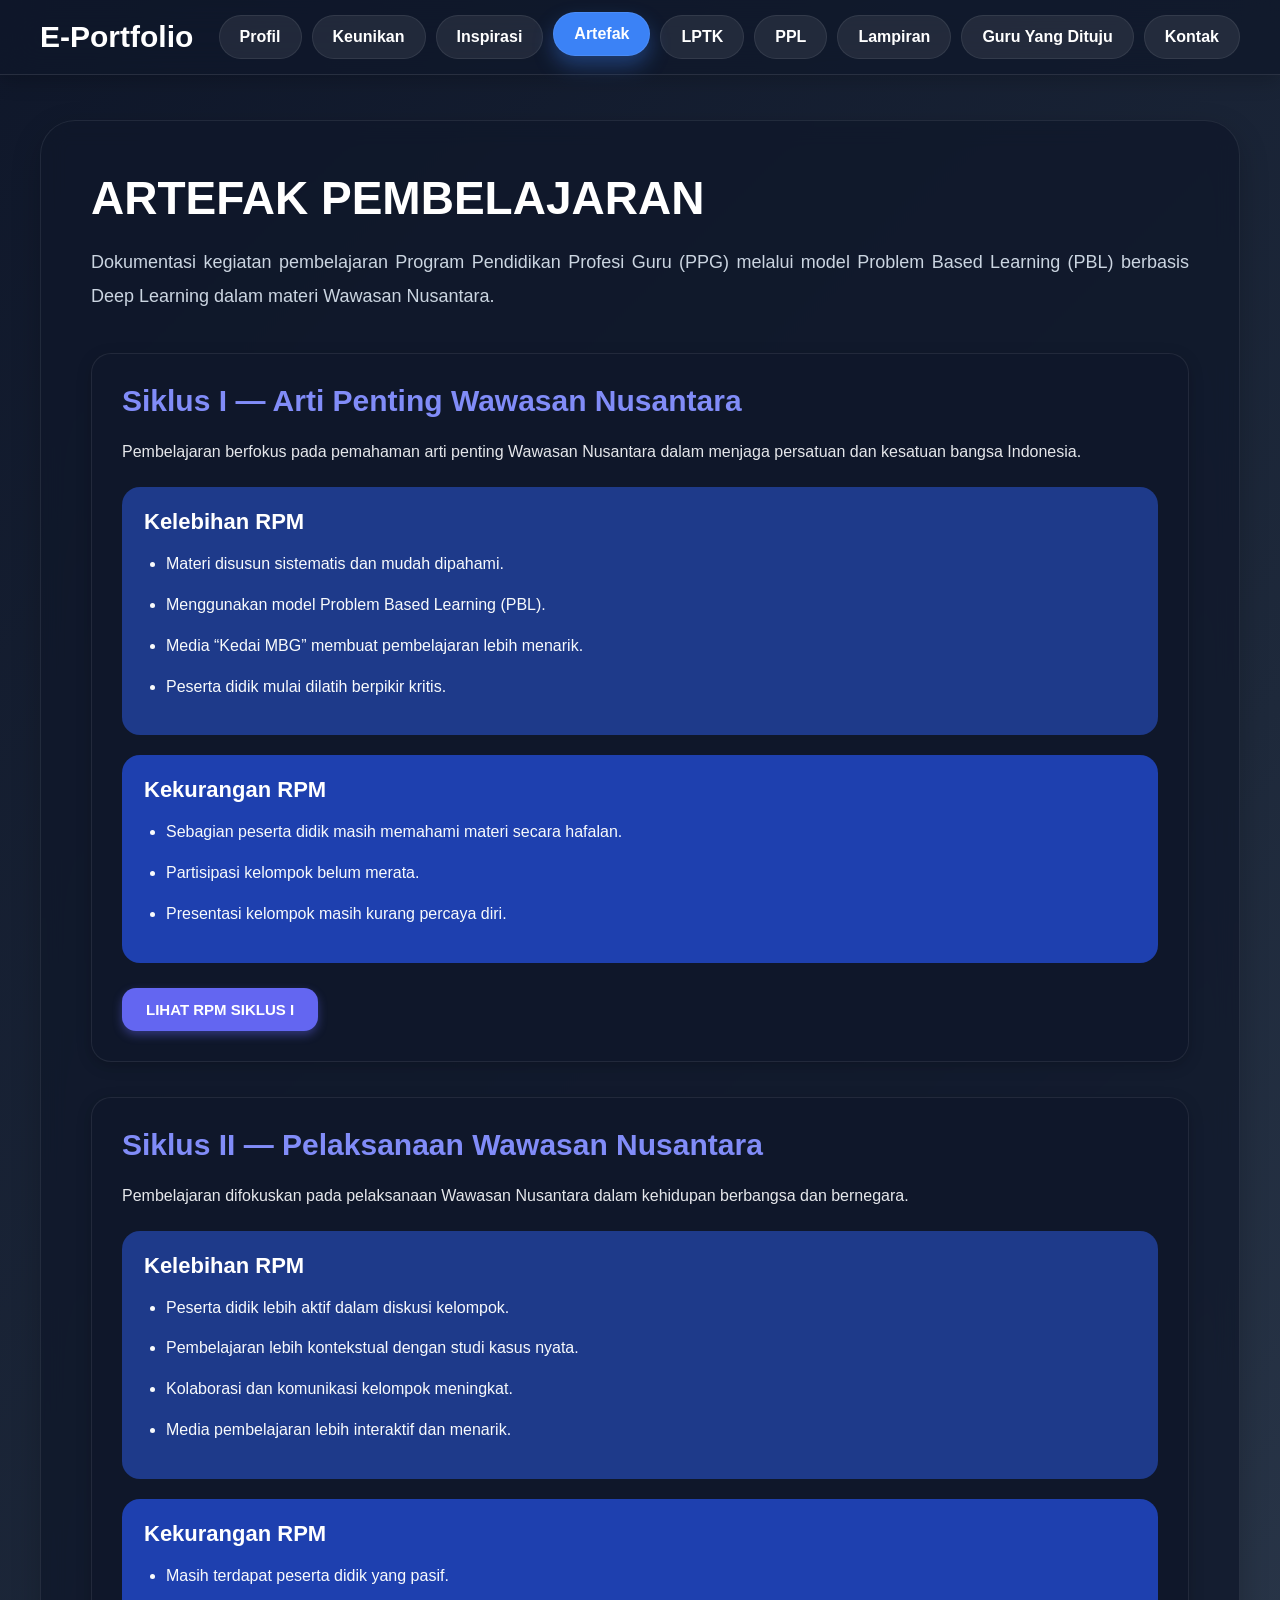
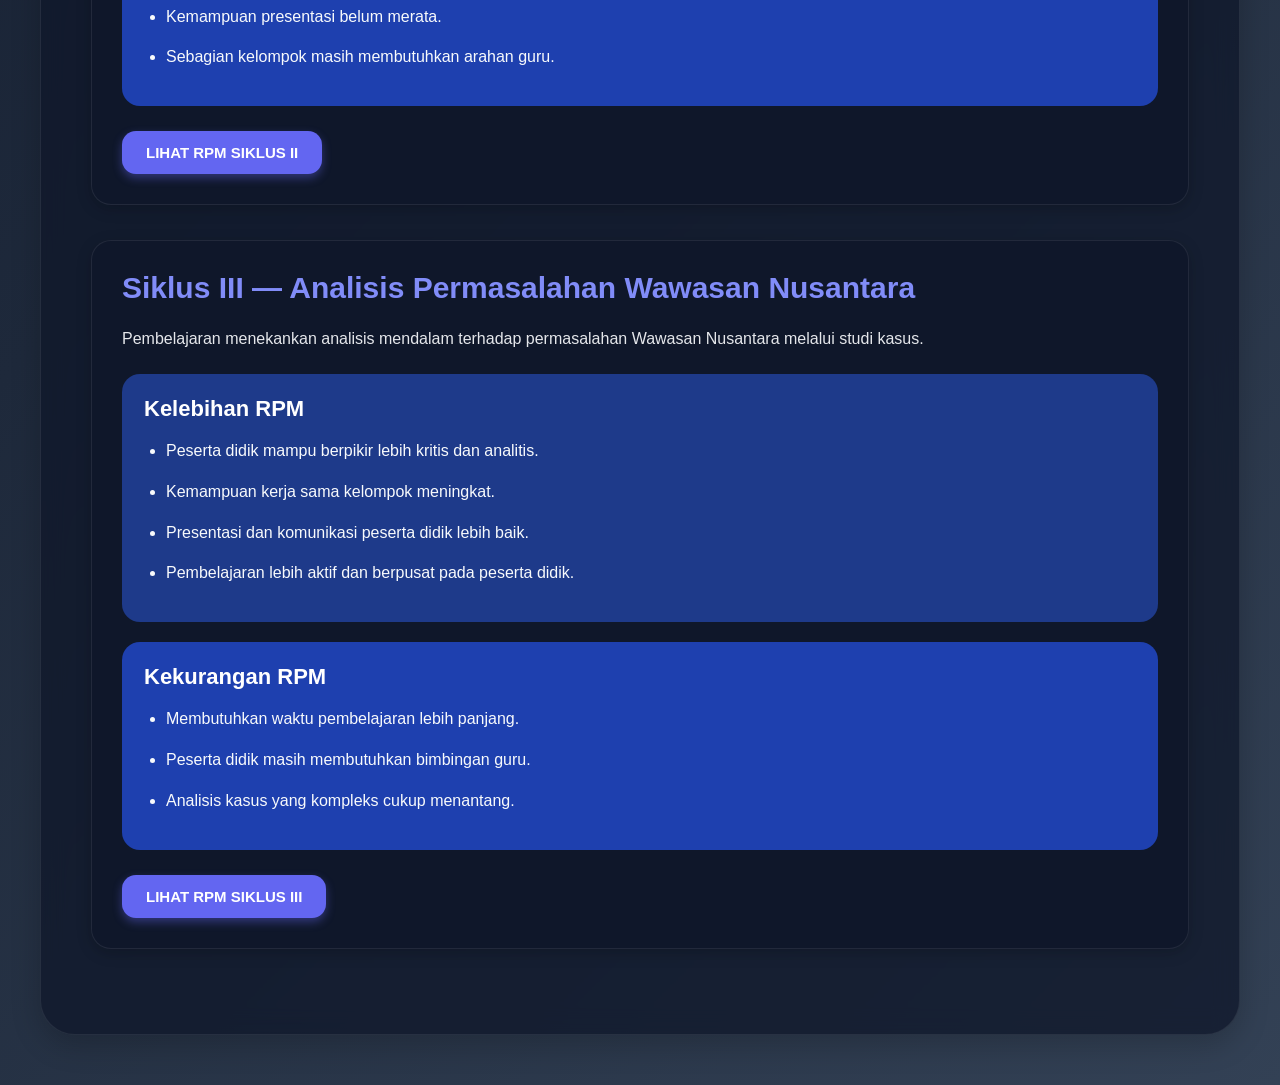
==== commit 2d434ec7: "Update artefak.html" ====
--- a/artefak.html
+++ b/artefak.html
@@ -45,6 +45,8 @@
      
 <a href="lampiran.html">Lampiran</a>
 
+<a href="guru.html">Guru Yang Dituju</a>
+
 <a href="kontak.html">Kontak</a>
 
 </div>
--- a/style.css
+++ b/style.css
@@ -427,3 +427,167 @@
 }
 
 }
+/* =========================
+   ARTEFAK RPM
+========================= */
+
+.artefak-box{
+background:#0f172a;
+
+padding:30px;
+
+border-radius:20px;
+
+margin-bottom:35px;
+
+box-shadow:0 4px 15px rgba(0,0,0,0.2);
+
+border:1px solid rgba(255,255,255,0.08);
+}
+
+.artefak-title{
+font-size:30px;
+margin-bottom:20px;
+
+color:#818cf8;
+
+font-weight:700;
+}
+
+.artefak-box p{
+line-height:1.8;
+
+color:#e5e7eb;
+
+margin-bottom:15px;
+}
+
+/* KELEBIHAN */
+.point-box{
+background:#1e3a8a;
+
+padding:22px;
+
+border-radius:18px;
+
+margin-top:20px;
+}
+
+.point-box h4{
+color:#ffffff;
+
+font-size:22px;
+
+margin-bottom:15px;
+}
+
+/* KEKURANGAN */
+.point-box.kurang{
+background:#1e40af;
+}
+
+.point-box.kurang h4{
+color:#ffffff;
+}
+
+.point-box ul{
+padding-left:22px;
+}
+
+.point-box li{
+margin-bottom:12px;
+
+line-height:1.8;
+
+color:#f8fafc;
+
+font-size:16px;
+}
+
+/* BUTTON */
+.btn-drive{
+display:inline-block;
+
+margin-top:25px;
+}
+
+.btn-drive button{
+padding:13px 24px;
+
+border:none;
+
+border-radius:14px;
+
+background:#6366f1;
+
+color:#ffffff;
+
+font-weight:700;
+
+font-size:15px;
+
+cursor:pointer;
+
+transition:0.3s;
+
+box-shadow:0 4px 10px rgba(99,102,241,0.4);
+}
+
+.btn-drive button:hover{
+background:#4f46e5;
+
+transform:translateY(-3px);
+}
+/* =========================
+   FOTO PPL TENGAH
+========================= */
+
+.hero-image{
+display:flex;
+justify-content:center;
+align-items:center;
+
+margin-bottom:25px;
+}
+
+.hero-image img{
+width:100%;
+max-width:550px;
+
+border-radius:20px;
+
+display:block;
+object-fit:cover;
+}
+/* =========================
+   GURU YANG DITUJU
+========================= */
+
+.guru-layout{
+display:flex;
+gap:30px;
+align-items:flex-start;
+flex-wrap:wrap;
+}
+
+.guru-image{
+flex:1;
+min-width:280px;
+
+display:flex;
+justify-content:center;
+}
+
+.guru-image img{
+width:100%;
+max-width:400px;
+
+border-radius:20px;
+
+box-shadow:0 4px 15px rgba(0,0,0,0.15);
+}
+
+.guru-content{
+flex:2;
+min-width:300px;
+}
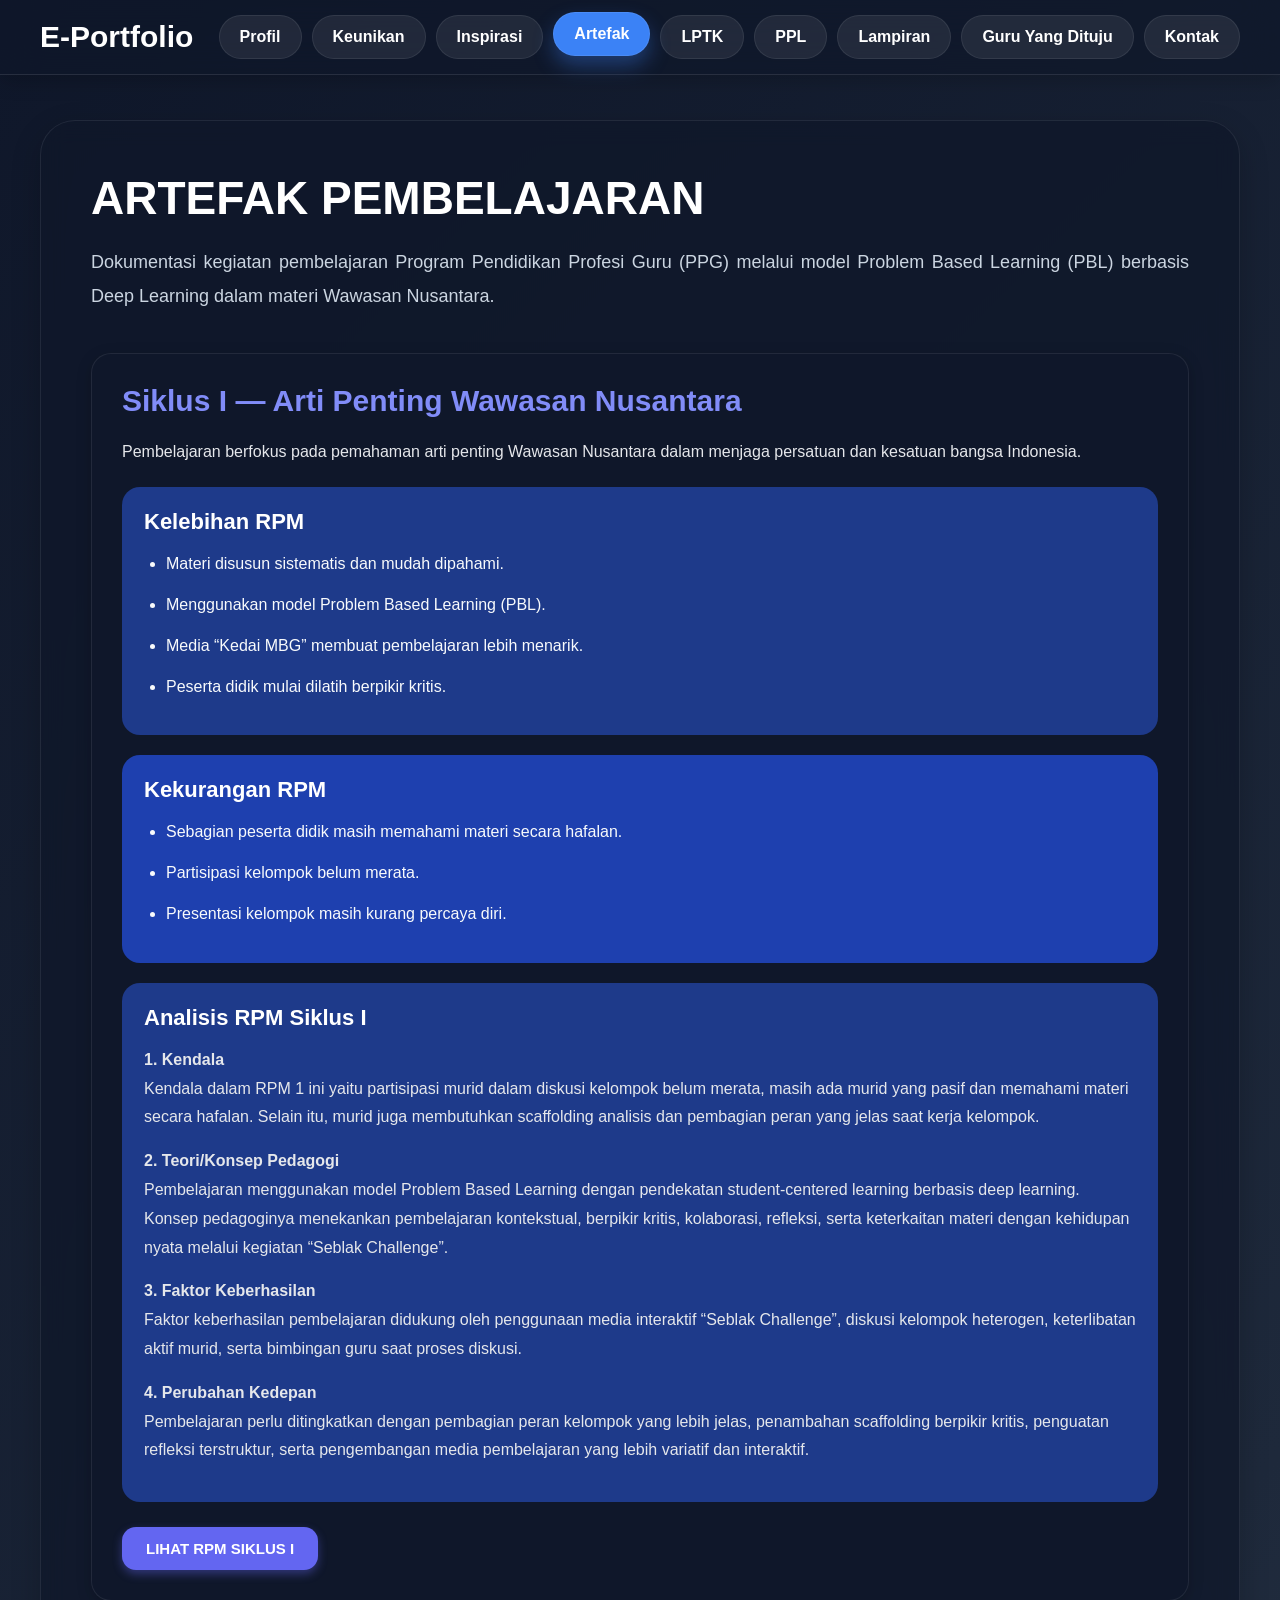
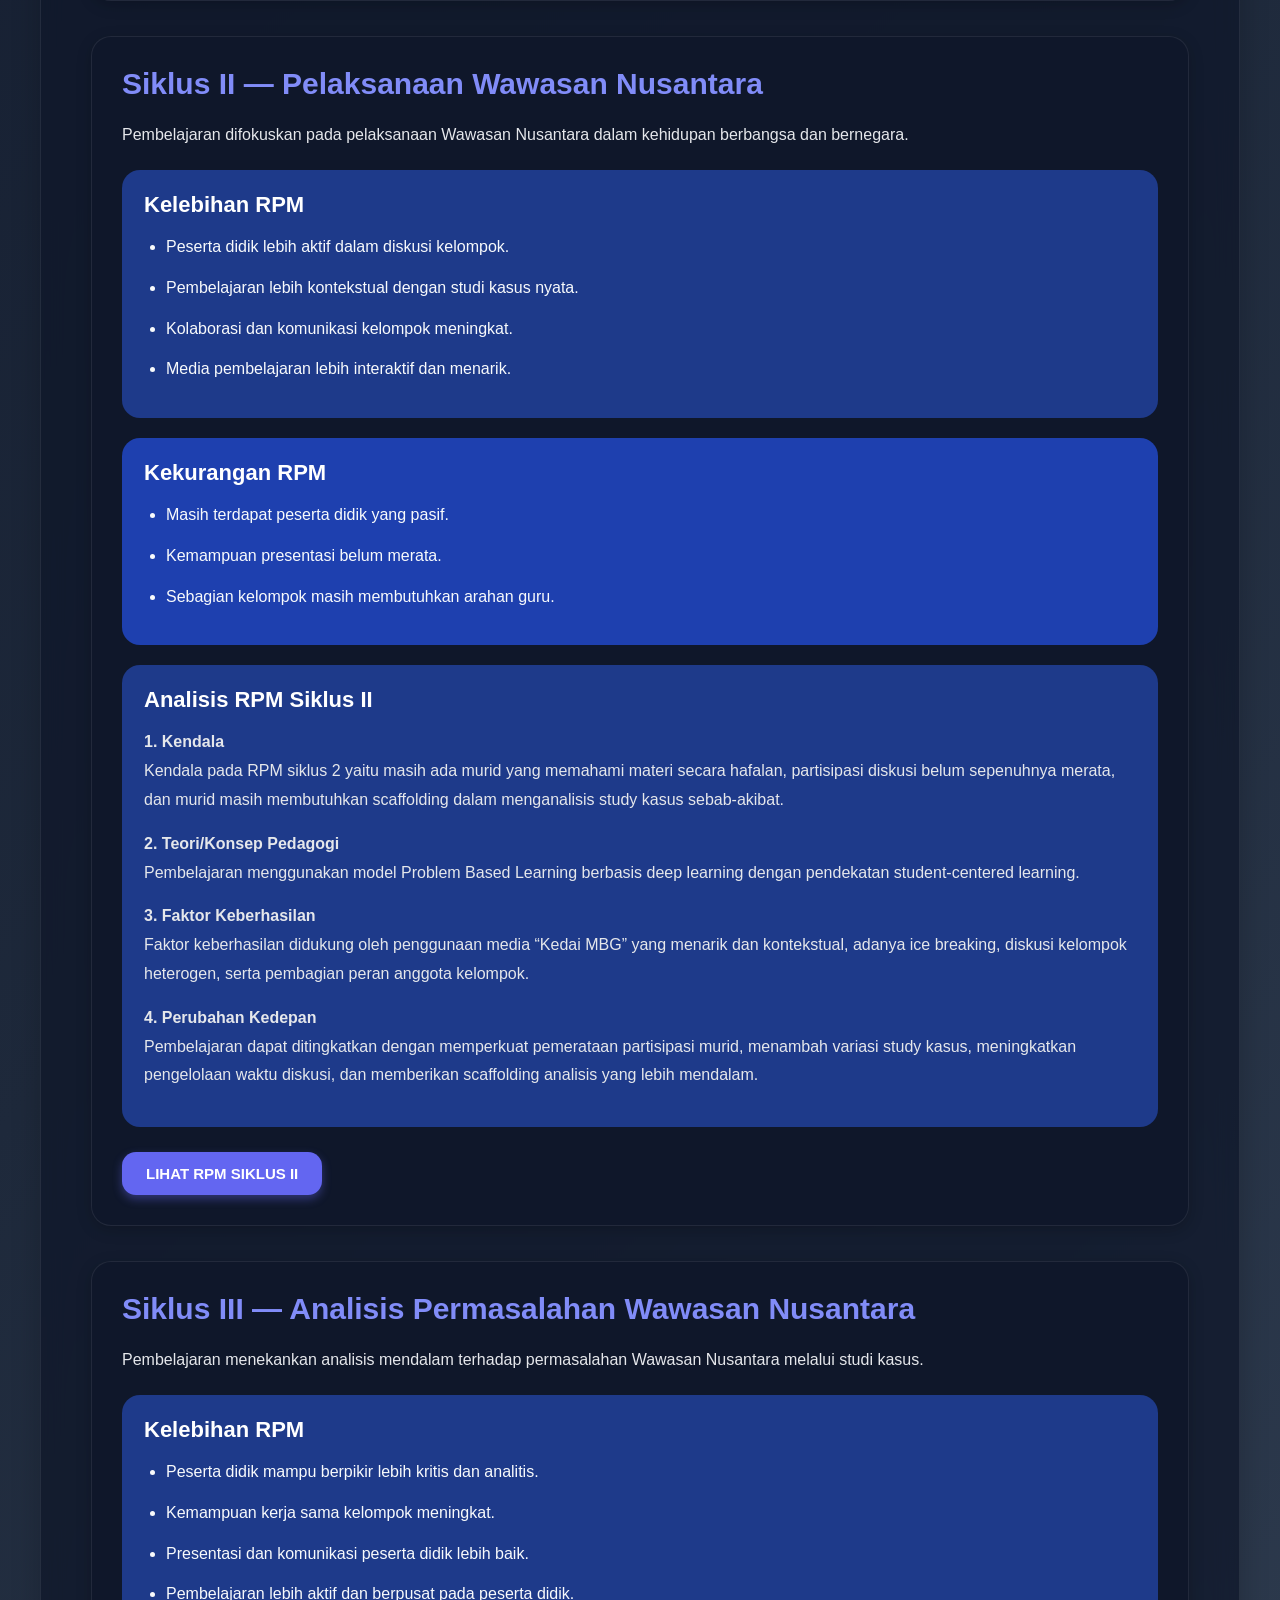
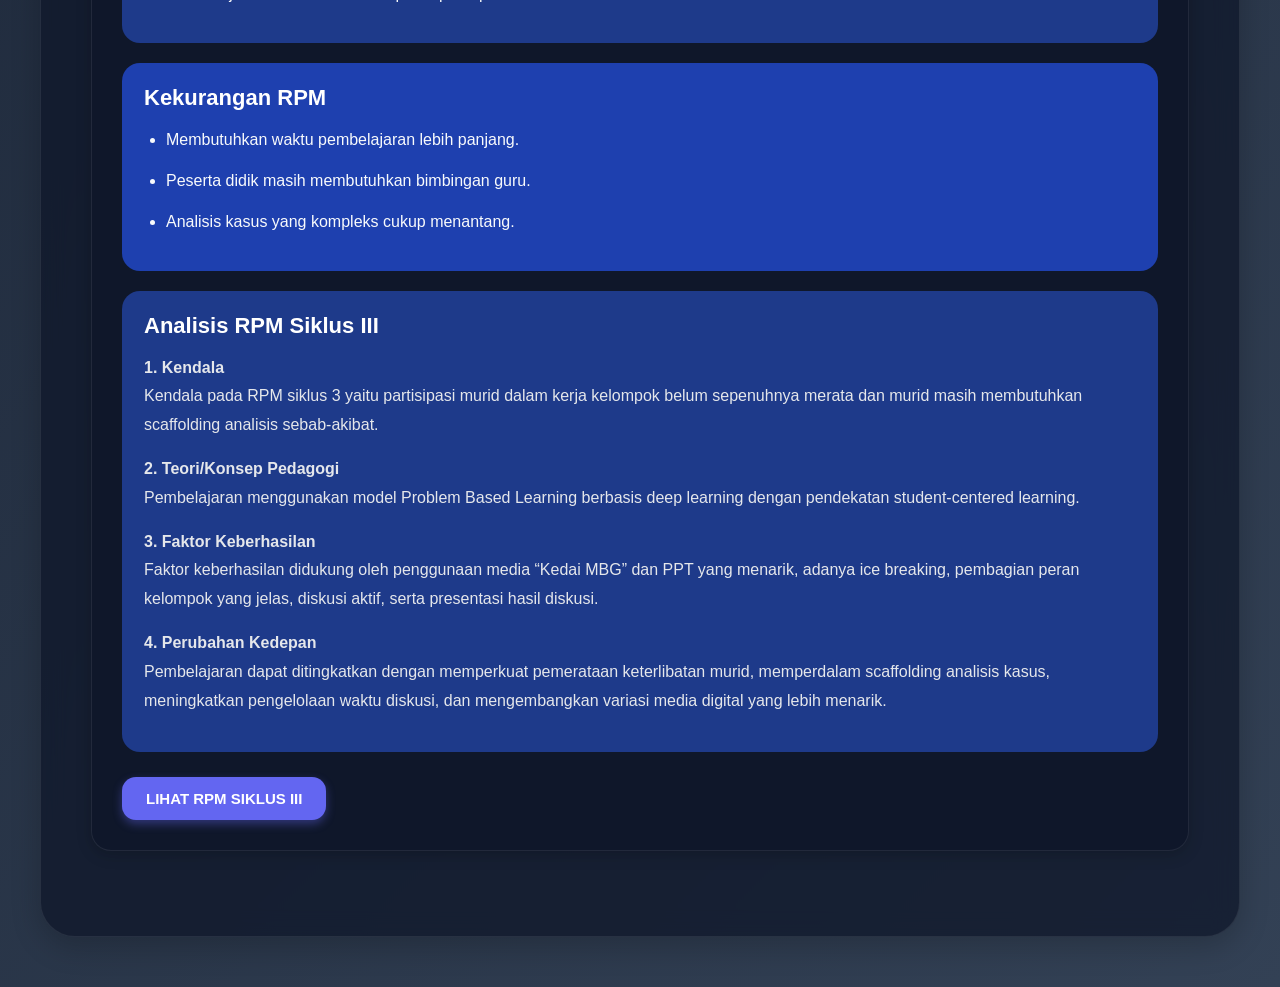
==== commit d4ba198a: "Update artefak.html" ====
--- a/artefak.html
+++ b/artefak.html
@@ -77,6 +77,9 @@
 <!-- =========================
      SIKLUS I
 ========================= -->
+<!-- =========================
+     SIKLUS I
+========================= -->
 <div class="artefak-box">
 
 <h3 class="artefak-title">
@@ -119,6 +122,44 @@
 <li>Presentasi kelompok masih kurang percaya diri.</li>
 
 </ul>
+
+</div>
+
+<!-- ANALISIS RPM -->
+<div class="point-box">
+
+<h4>Analisis RPM Siklus I</h4>
+
+<p>
+<b>1. Kendala</b><br>
+Kendala dalam RPM 1 ini yaitu partisipasi murid dalam diskusi kelompok 
+belum merata, masih ada murid yang pasif dan memahami materi secara hafalan. 
+Selain itu, murid juga membutuhkan scaffolding analisis dan pembagian peran 
+yang jelas saat kerja kelompok.
+</p>
+
+<p>
+<b>2. Teori/Konsep Pedagogi</b><br>
+Pembelajaran menggunakan model Problem Based Learning dengan pendekatan 
+student-centered learning berbasis deep learning. Konsep pedagoginya 
+menekankan pembelajaran kontekstual, berpikir kritis, kolaborasi, refleksi, 
+serta keterkaitan materi dengan kehidupan nyata melalui kegiatan 
+“Seblak Challenge”.
+</p>
+
+<p>
+<b>3. Faktor Keberhasilan</b><br>
+Faktor keberhasilan pembelajaran didukung oleh penggunaan media interaktif 
+“Seblak Challenge”, diskusi kelompok heterogen, keterlibatan aktif murid, 
+serta bimbingan guru saat proses diskusi.
+</p>
+
+<p>
+<b>4. Perubahan Kedepan</b><br>
+Pembelajaran perlu ditingkatkan dengan pembagian peran kelompok yang lebih jelas, 
+penambahan scaffolding berpikir kritis, penguatan refleksi terstruktur, 
+serta pengembangan media pembelajaran yang lebih variatif dan interaktif.
+</p>
 
 </div>
 
@@ -183,6 +224,40 @@
 
 </div>
 
+<!-- ANALISIS RPM -->
+<div class="point-box">
+
+<h4>Analisis RPM Siklus II</h4>
+
+<p>
+<b>1. Kendala</b><br>
+Kendala pada RPM siklus 2 yaitu masih ada murid yang memahami materi 
+secara hafalan, partisipasi diskusi belum sepenuhnya merata, dan murid 
+masih membutuhkan scaffolding dalam menganalisis study kasus sebab-akibat.
+</p>
+
+<p>
+<b>2. Teori/Konsep Pedagogi</b><br>
+Pembelajaran menggunakan model Problem Based Learning berbasis deep learning 
+dengan pendekatan student-centered learning.
+</p>
+
+<p>
+<b>3. Faktor Keberhasilan</b><br>
+Faktor keberhasilan didukung oleh penggunaan media “Kedai MBG” yang menarik 
+dan kontekstual, adanya ice breaking, diskusi kelompok heterogen, 
+serta pembagian peran anggota kelompok.
+</p>
+
+<p>
+<b>4. Perubahan Kedepan</b><br>
+Pembelajaran dapat ditingkatkan dengan memperkuat pemerataan partisipasi murid, 
+menambah variasi study kasus, meningkatkan pengelolaan waktu diskusi, 
+dan memberikan scaffolding analisis yang lebih mendalam.
+</p>
+
+</div>
+
 <a 
 href="https://drive.google.com/drive/folders/1i51vnffVOgZ9Rs5jyImUqZ3Tw7yCRCdL?usp=drive_link"
 target="_blank"
@@ -244,6 +319,40 @@
 
 </div>
 
+<!-- ANALISIS RPM -->
+<div class="point-box">
+
+<h4>Analisis RPM Siklus III</h4>
+
+<p>
+<b>1. Kendala</b><br>
+Kendala pada RPM siklus 3 yaitu partisipasi murid dalam kerja kelompok 
+belum sepenuhnya merata dan murid masih membutuhkan scaffolding analisis 
+sebab-akibat.
+</p>
+
+<p>
+<b>2. Teori/Konsep Pedagogi</b><br>
+Pembelajaran menggunakan model Problem Based Learning berbasis deep learning 
+dengan pendekatan student-centered learning.
+</p>
+
+<p>
+<b>3. Faktor Keberhasilan</b><br>
+Faktor keberhasilan didukung oleh penggunaan media “Kedai MBG” dan PPT 
+yang menarik, adanya ice breaking, pembagian peran kelompok yang jelas, 
+diskusi aktif, serta presentasi hasil diskusi.
+</p>
+
+<p>
+<b>4. Perubahan Kedepan</b><br>
+Pembelajaran dapat ditingkatkan dengan memperkuat pemerataan keterlibatan murid, 
+memperdalam scaffolding analisis kasus, meningkatkan pengelolaan waktu diskusi, 
+dan mengembangkan variasi media digital yang lebih menarik.
+</p>
+
+</div>
+
 <a 
 href="https://drive.google.com/drive/folders/1Cn9MlMN14LVCz_Z6rExr1rpiQyuIq01X?usp=drive_link"
 target="_blank"
@@ -256,7 +365,3 @@
 </a>
 
 </div>
-
-</div>
-
-</section>
